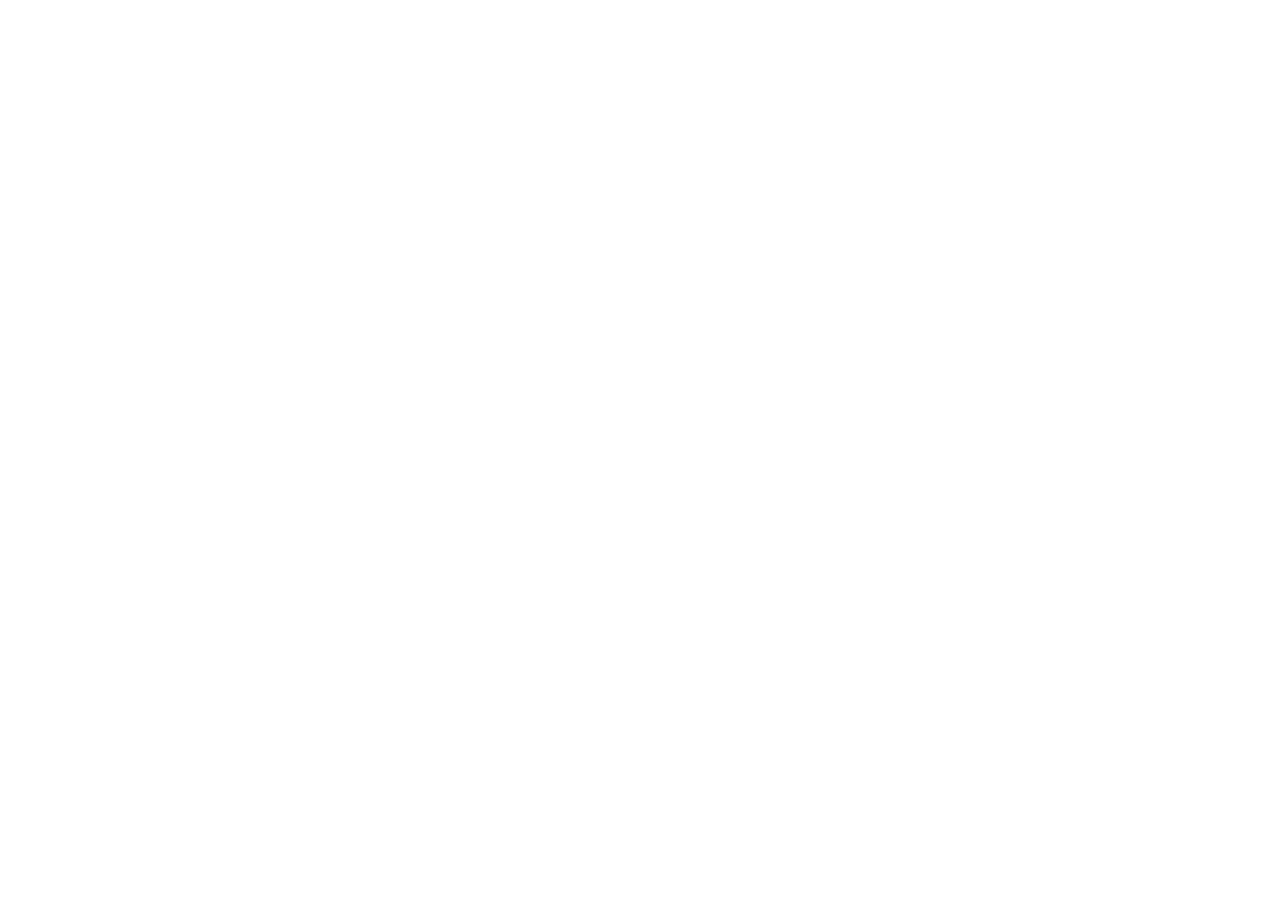
==== index.html @ 5ad98870 "Init : création du dépôt, arborescence des fichiers et structure HTML de base" ====
<!DOCTYPE html>
<html lang="en">
<head>
    <meta charset="UTF-8">
    <meta name="viewport" content="width=device-width, initial-scale=1.0">
    <title>AfriTalent - Home</title>
    <!-- Bootstrap 5 CDN css -->
         <link href="https://cdn.jsdelivr.net/npm/bootstrap@5.3.0-alpha1/dist/css/bootstrap.min.css" rel="stylesheet">  
         <!-- lien vers le css -->
         <link rel="stylesheet" href="css/style.css">
</head>
<body>
    <!-- Bootstrap 5 CDN js -->
    <script src="https://cdn.jsdelivr.net/npm/bootstrap@5.3.0-alpha1/dist/js/bootstrap.bundle.min.js"></script>
    <script src="js/main.js"></script>
</body>
</html>
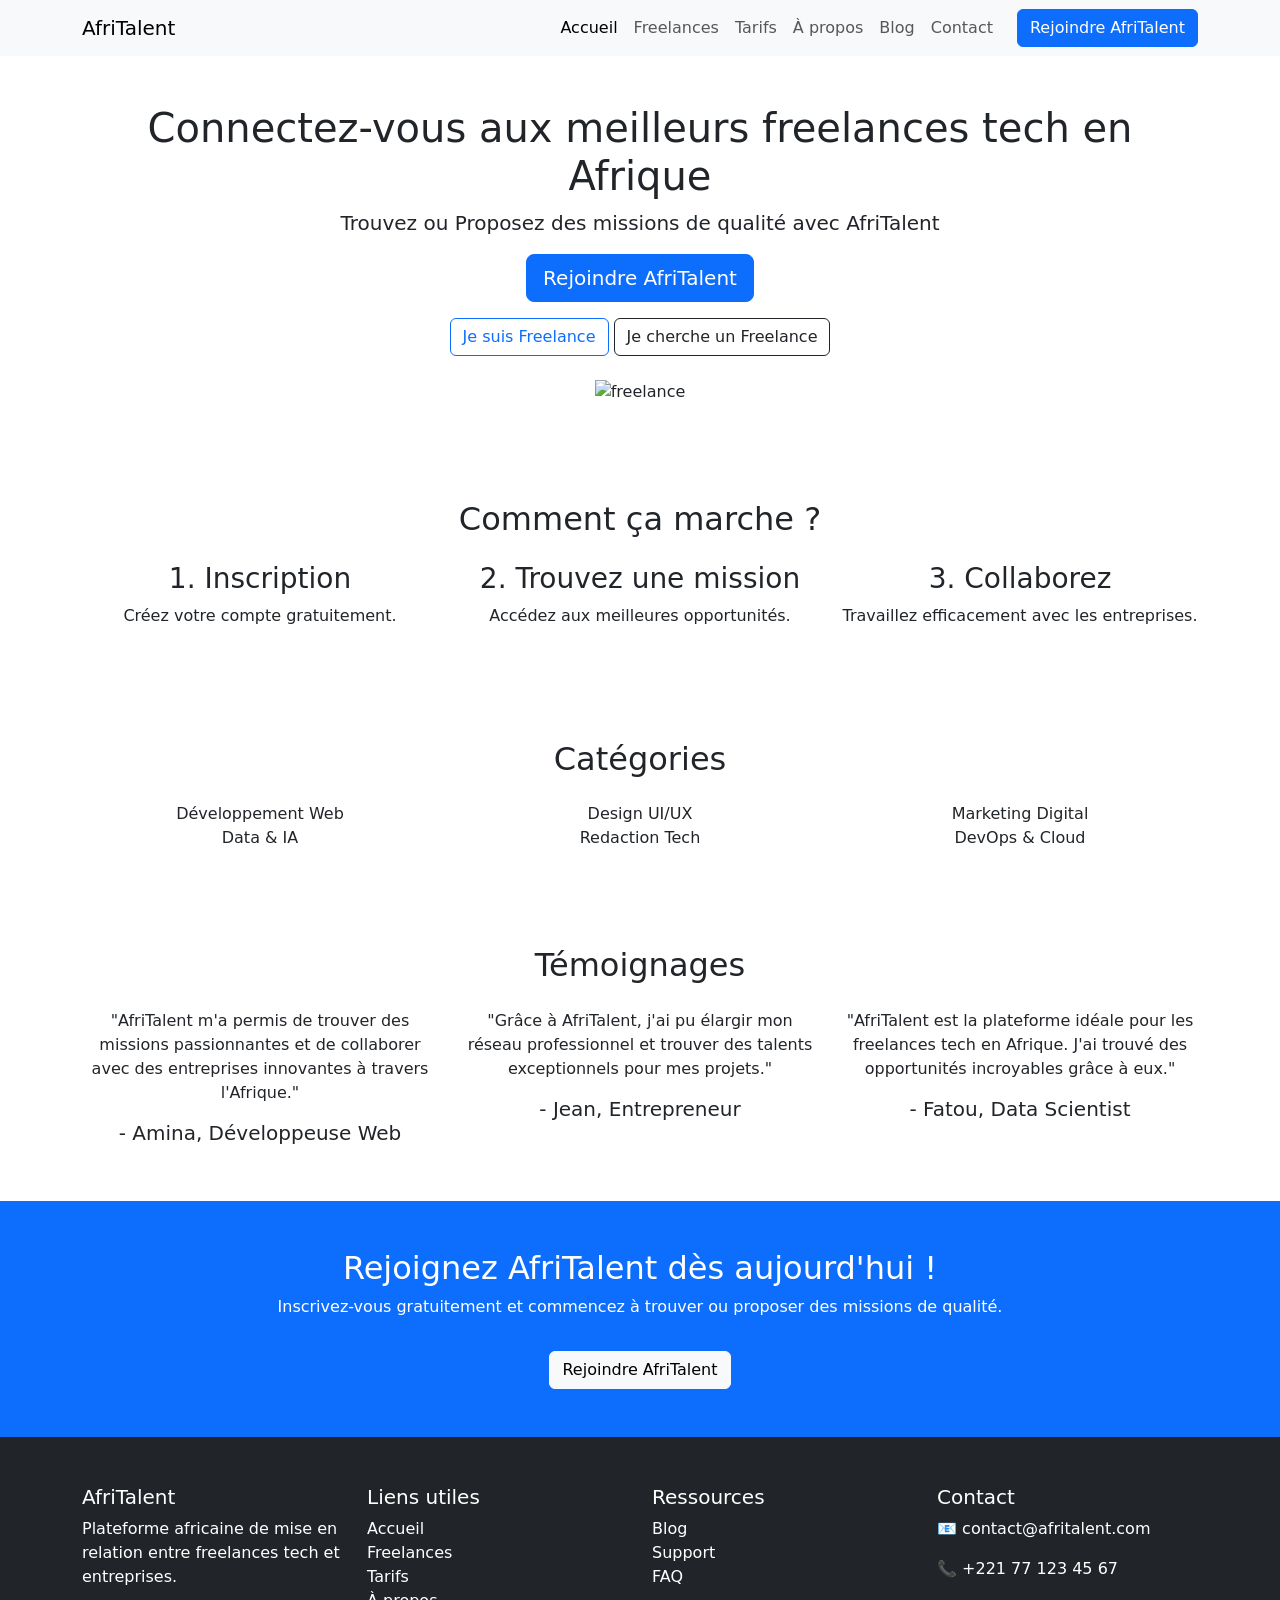
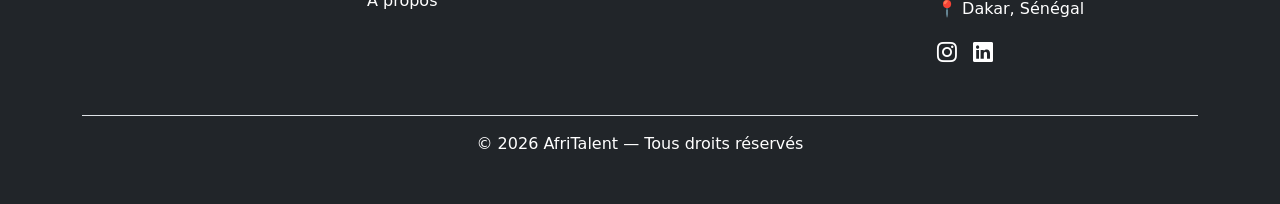
==== commit 44fd1a12: "HTML : structure complète des 5 pages avec sections et contenu texte" ====
--- a/index.html
+++ b/index.html
@@ -1,5 +1,5 @@
 <!DOCTYPE html>
-<html lang="en">
+<html lang="fr">
 <head>
     <meta charset="UTF-8">
     <meta name="viewport" content="width=device-width, initial-scale=1.0">
@@ -8,8 +8,246 @@
          <link href="https://cdn.jsdelivr.net/npm/bootstrap@5.3.0-alpha1/dist/css/bootstrap.min.css" rel="stylesheet">  
          <!-- lien vers le css -->
          <link rel="stylesheet" href="css/style.css">
+             <link rel="stylesheet" href="https://cdn.jsdelivr.net/npm/bootstrap-icons@1.10.5/font/bootstrap-icons.css">
+             <link rel="preconnect" href="https://fonts.googleapis.com">
+
+<link rel="preconnect"
+href="https://fonts.gstatic.com"
+crossorigin>
+
+<link href="https://fonts.googleapis.com/css2?family=Inter:wght@400;500;600&family=Poppins:wght@600;700;800&display=swap"
+rel="stylesheet">
 </head>
 <body>
+    <header> 
+     <!-- Contenu de la page -->
+     <!-- Header -->
+      <nav class="navbar navbar-expand-lg navbar-light bg-light">
+        <div class="container">
+            <a class="navbar-brand" href="index.html"><span class="logo">Afri</span>Talent</a>
+
+            <button class="navbar-toggler" type="button" data-bs-toggle="collapse" data-bs-target="#navbarNav">
+                <span class="navbar-toggler-icon"></span>
+            </button>
+
+            <div class="collapse navbar-collapse" id="navbarNav">
+                <ul class="navbar-nav ms-auto">
+                    <li class="nav-item"><a class="nav-link active" href="index.html">Accueil</a></li>
+                    <li class="nav-item"><a class="nav-link " href="freelance.html">Freelances</a></li>
+                    <li class="nav-item"><a class="nav-link" href="tarif.html">Tarifs</a></li>
+                    <li class="nav-item"><a class="nav-link" href="about.html">À propos</a></li>
+                    <li class="nav-item"><a class="nav-link" href="index.html#Temoignages">Blog</a></li>
+                    <li class="nav-item"><a class="nav-link" href="contact.html">Contact</a></li>
+                </ul>
+                <a href="contact.html" class="btn btn-primary ms-3">Rejoindre AfriTalent</a>
+            </div>
+        </div>
+    </nav>
+      </header>
+        <main>
+        <!-- hero section -->
+         <section class="hero container text-center py-5">
+            <h1>Connectez-vous aux meilleurs freelances tech en Afrique</h1>
+            <p class="lead">Trouvez ou Proposez des missions de qualité avec AfriTalent</p>
+            <a href="contact.html" class="btn btn-primary btn-lg">Rejoindre AfriTalent</a>
+            <div class="mt-3">
+            <a href="contact.html" class="btn btn-outline-primary">Je suis Freelance</a>
+            <a href="freelance.html" class="btn btn-outline-dark">Je cherche un Freelance</a>
+            </div>
+            <img src="images/sergey.jpg" class="img-fluid mt-4 w-75" alt="freelance">
+         </section>
+         <!--  Comment ça marche -- -->
+          <section class="container py-5">
+            <h2 class="text-center">Comment ça marche ?</h2>
+            <div class="row text-center mt-4">
+               <article class="col-md-4">
+                    <h3>1. Inscription</h3>
+                    <p>Créez votre compte gratuitement.</p>
+                </article>
+                <article class="col-md-4">
+                    <h3>2. Trouvez une mission</h3>
+                    <p>Accédez aux meilleures opportunités.</p>
+                </article>
+                <article class="col-md-4">
+                    <h3>3. Collaborez </h3>
+                    <p>Travaillez efficacement avec les entreprises.</p>
+                </article>
+            </div>
+          </section>
+          <!-- Categories -->
+              <section class="container py-5">
+                <h2 class="text-center">Catégories</h2>
+                <div class="row text-center mt-4">
+                        <article class="col-md-4">Développement Web </article>
+                        <article class="col-md-4">Design UI/UX</article>
+                        <article class="col-md-4"> Marketing Digital</article>
+                        <article class="col-md-4">Data & IA</article>
+                        <article class="col-md-4">Redaction Tech</article>
+                        <article class="col-md-4">DevOps & Cloud</article>
+                </div>
+              </section>
+              <!-- Temoignages -->
+                <section id="Temoignages" class="container py-5">
+                    <h2 class="text-center">Témoignages</h2>
+                    <div class="row text-center mt-4">
+                        <article class="col-md-4">
+                            <p>"AfriTalent m'a permis de trouver des missions passionnantes et de collaborer avec des entreprises innovantes à travers l'Afrique."</p>
+                            <h5>- Amina, Développeuse Web</h5>
+                        </article>
+                        <article class="col-md-4">
+                            <p>"Grâce à AfriTalent, j'ai pu élargir mon réseau professionnel et trouver des talents exceptionnels pour mes projets."</p>
+                            <h5>- Jean, Entrepreneur</h5>
+                        </article>
+                        <article class="col-md-4">
+                            <p>"AfriTalent est la plateforme idéale pour les freelances tech en Afrique. J'ai trouvé des opportunités incroyables grâce à eux."</p>
+                            <h5>- Fatou, Data Scientist</h5>
+                        </article>
+                    </div>
+                </section>
+                <!-- Rejoignez-nous -->
+                <section class="bg-primary text-white text-center py-5">
+                    <h2>Rejoignez AfriTalent dès aujourd'hui !</h2>
+                    <p>Inscrivez-vous gratuitement et commencez à trouver ou proposer des missions de qualité.</p>
+                    <a href="contact.html" class="btn btn-light mt-3">Rejoindre AfriTalent</a>
+
+                </section>
+                    
+           </main>
+        <!-- Footer -->
+    <footer class="bg-dark text-white py-5">
+
+    <div class="container">
+
+        <div class="row gy-4">
+
+            <!-- Colonne 1 -->
+            <div class="col-md-6 col-lg-3">
+
+                <h3 class="h5">AfriTalent</h3>
+
+                <p>
+                    Plateforme africaine de mise en relation
+                    entre freelances tech et entreprises.
+                </p>
+
+            </div>
+
+            <!-- Colonne 2 -->
+            <div class="col-md-6 col-lg-3">
+
+                <h3 class="h5">Liens utiles</h3>
+
+                <ul class="list-unstyled">
+
+                    <li>
+                        <a href="index.html"
+                           class="text-white text-decoration-none">
+                            Accueil
+                        </a>
+                    </li>
+
+                    <li>
+                        <a href="freelance.html"
+                           class="text-white text-decoration-none">
+                            Freelances
+                        </a>
+                    </li>
+
+                    <li>
+                        <a href="tarif.html"
+                           class="text-white text-decoration-none">
+                            Tarifs
+                        </a>
+                    </li>
+
+                    <li>
+                        <a href="about.html"
+                           class="text-white text-decoration-none">
+                            À propos
+                        </a>
+                    </li>
+
+                </ul>
+
+            </div>
+
+            <!-- Colonne 3 -->
+            <div class="col-md-6 col-lg-3">
+
+                <h3 class="h5">Ressources</h3>
+
+                <ul class="list-unstyled">
+
+                    <li>
+                        <a href="about.html"
+                           class="text-white text-decoration-none">
+                            Blog
+                        </a>
+                    </li>
+
+                    <li>
+                        <a href="contact.html"
+                           class="text-white text-decoration-none">
+                            Support
+                        </a>
+                    </li>
+
+                    <li>
+                        <a href="tarif.html#faq"
+                           class="text-white text-decoration-none">
+                            FAQ
+                        </a>
+                    </li>
+
+                </ul>
+
+            </div>
+
+            <!-- Colonne 4 -->
+            <div class="col-md-6 col-lg-3">
+
+                <h3 class="h5">Contact</h3>
+
+                <p>📧 contact@afritalent.com</p>
+                <p>📞 +221 77 123 45 67</p>
+                <p>📍 Dakar, Sénégal</p>
+
+                <!-- Réseaux sociaux -->
+                <div class="d-flex gap-3 mt-3">
+
+                    <a href="https://www.instagram.com"
+                       class="text-white fs-5">
+
+                        <i class="bi bi-instagram"></i>
+
+                    </a>
+
+                    <a href="https://www.linkedin.com"
+                       class="text-white fs-5">
+
+                        <i class="bi bi-linkedin"></i>
+
+                    </a>
+
+
+                </div>
+
+            </div>
+
+        </div>
+
+        <!-- Copyright -->
+        <div class="text-center border-top mt-5 pt-3">
+
+            <p class="mb-0">
+                © 2026 AfriTalent — Tous droits réservés
+            </p>
+
+        </div>
+
+    </div>
+
+</footer>
     <!-- Bootstrap 5 CDN js -->
     <script src="https://cdn.jsdelivr.net/npm/bootstrap@5.3.0-alpha1/dist/js/bootstrap.bundle.min.js"></script>
     <script src="js/main.js"></script>
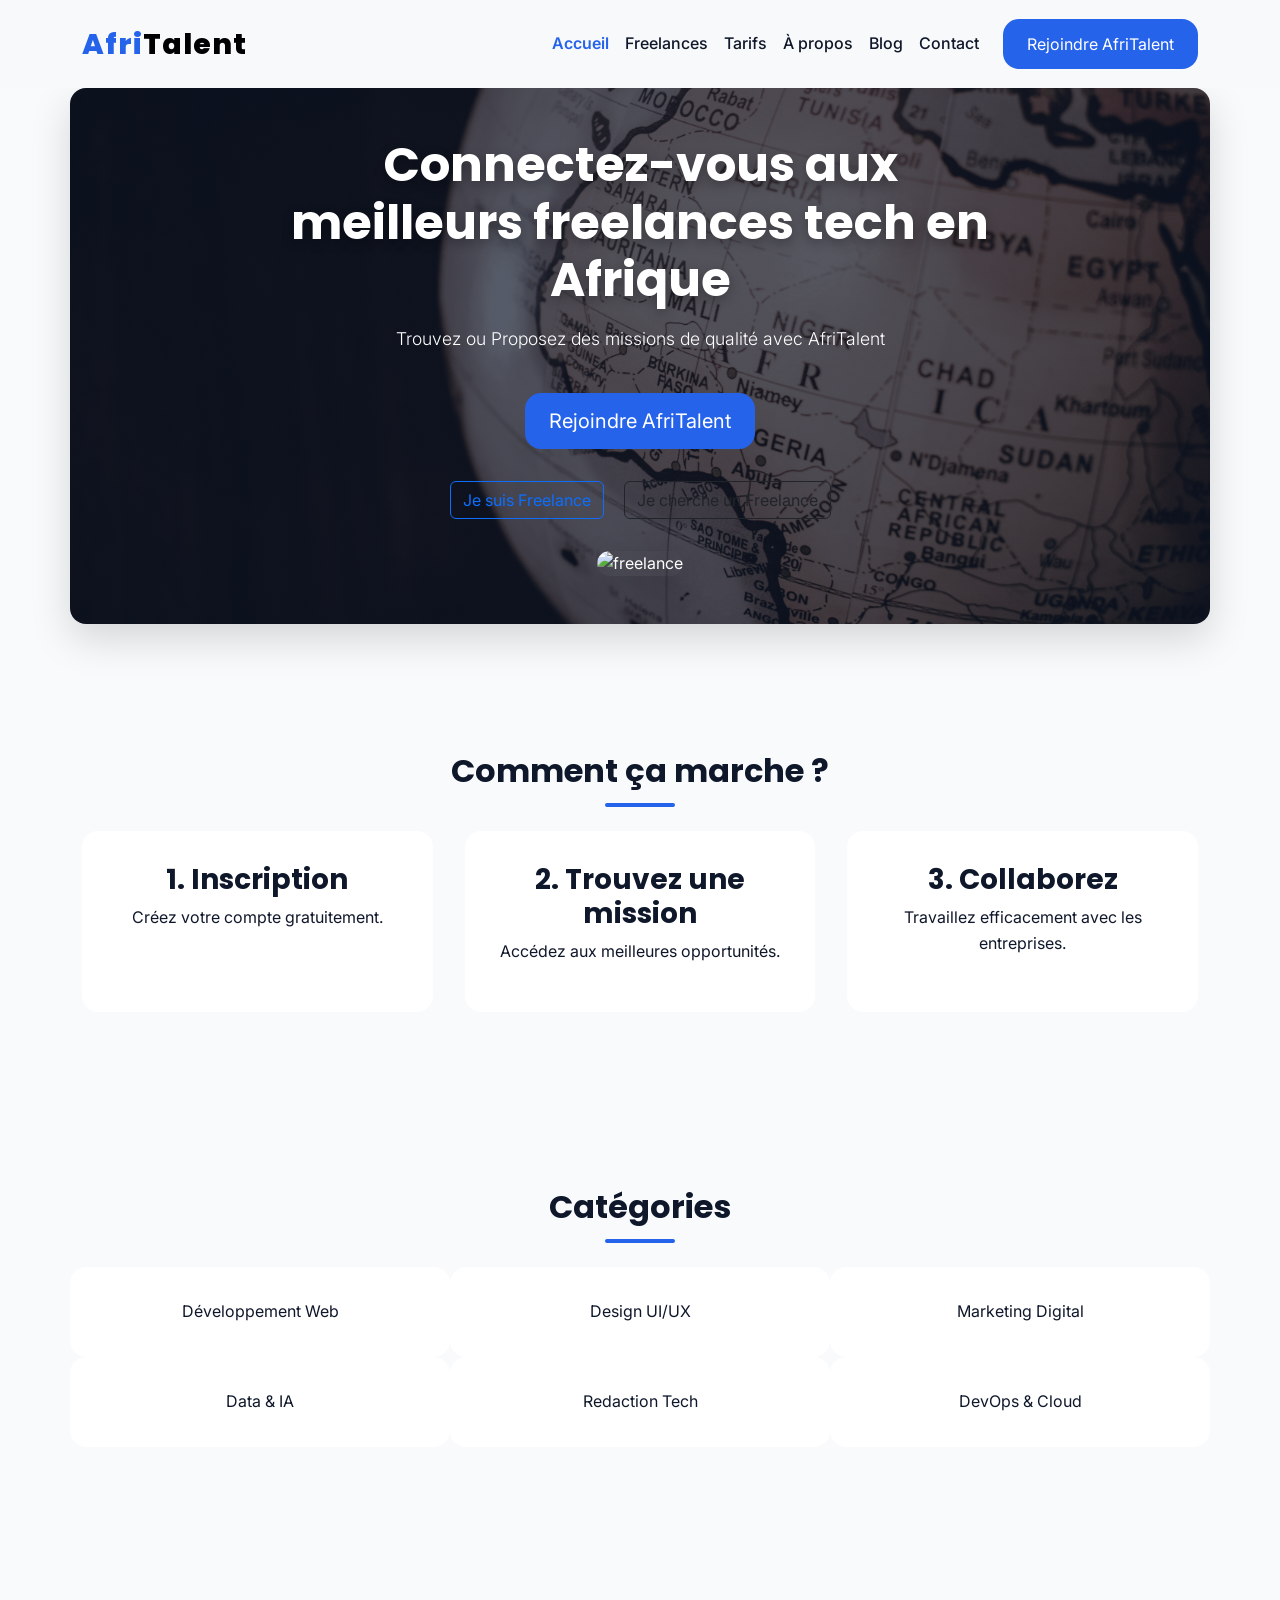
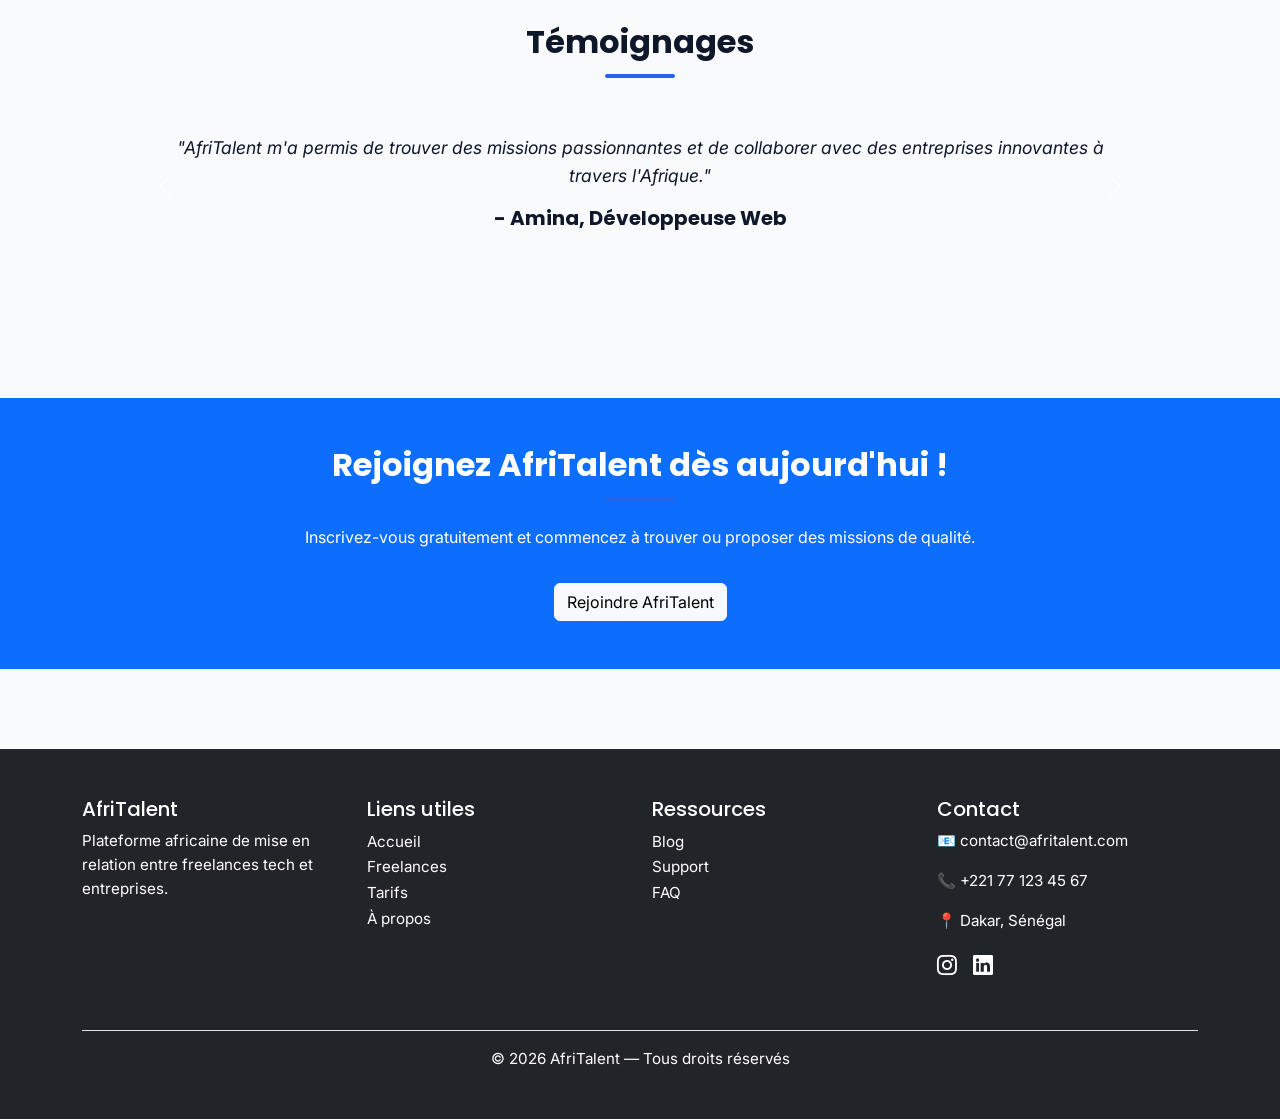
==== commit adbe66e9: "CSS : Bento Grid, sections hero et catégories, effets hover" ====
--- a/index.html
+++ b/index.html
@@ -59,16 +59,16 @@
          <!--  Comment ça marche -- -->
           <section class="container py-5">
             <h2 class="text-center">Comment ça marche ?</h2>
-            <div class="row text-center mt-4">
-               <article class="col-md-4">
+            <div class="steps-grid mt-4">
+               <article>
                     <h3>1. Inscription</h3>
                     <p>Créez votre compte gratuitement.</p>
                 </article>
-                <article class="col-md-4">
+                <article>
                     <h3>2. Trouvez une mission</h3>
                     <p>Accédez aux meilleures opportunités.</p>
                 </article>
-                <article class="col-md-4">
+                <article>
                     <h3>3. Collaborez </h3>
                     <p>Travaillez efficacement avec les entreprises.</p>
                 </article>
@@ -78,30 +78,67 @@
               <section class="container py-5">
                 <h2 class="text-center">Catégories</h2>
                 <div class="row text-center mt-4">
-                        <article class="col-md-4">Développement Web </article>
-                        <article class="col-md-4">Design UI/UX</article>
-                        <article class="col-md-4"> Marketing Digital</article>
-                        <article class="col-md-4">Data & IA</article>
-                        <article class="col-md-4">Redaction Tech</article>
-                        <article class="col-md-4">DevOps & Cloud</article>
+                        <article class="col-md-4 category-card">Développement Web </article>
+                        <article class="col-md-4 category-card">Design UI/UX</article>
+                        <article class="col-md-4 category-card"> Marketing Digital</article>
+                        <article class="col-md-4 category-card">Data & IA</article>
+                        <article class="col-md-4 category-card">Redaction Tech</article>
+                        <article class="col-md-4 category-card">DevOps & Cloud</article>
                 </div>
               </section>
               <!-- Temoignages -->
                 <section id="Temoignages" class="container py-5">
                     <h2 class="text-center">Témoignages</h2>
-                    <div class="row text-center mt-4">
-                        <article class="col-md-4">
+                    <div id="testimonialCarousel"
+                    class="carousel slide mt-4"
+                    data-bs-ride="carousel">
+
+                    <div class="carousel-inner">
+                        <div class="carousel-item active">
+                            <div class="text-center">
                             <p>"AfriTalent m'a permis de trouver des missions passionnantes et de collaborer avec des entreprises innovantes à travers l'Afrique."</p>
                             <h5>- Amina, Développeuse Web</h5>
-                        </article>
-                        <article class="col-md-4">
+                            </div>
+                        </div>
+                     </div>
+                    <div class="carousel-inner">
+                        <div class="carousel-item">
+                            <div class="text-center">
                             <p>"Grâce à AfriTalent, j'ai pu élargir mon réseau professionnel et trouver des talents exceptionnels pour mes projets."</p>
                             <h5>- Jean, Entrepreneur</h5>
-                        </article>
-                        <article class="col-md-4">
+                            </div>
+                        </div>
+                    </div>
+                    <div class="carousel-inner">
+                        <div class="carousel-item">
+                            <div class="text-center">
                             <p>"AfriTalent est la plateforme idéale pour les freelances tech en Afrique. J'ai trouvé des opportunités incroyables grâce à eux."</p>
                             <h5>- Fatou, Data Scientist</h5>
-                        </article>
+                            </div>  
+                        </div>
+                    </div>
+                    
+
+<button class="carousel-control-prev"
+type="button"
+data-bs-target="#testimonialCarousel"
+data-bs-slide="prev">
+
+    <span class="carousel-control-prev-icon"></span>
+
+</button>
+
+<button class="carousel-control-next"
+type="button"
+data-bs-target="#testimonialCarousel"
+data-bs-slide="next">
+
+    <span class="carousel-control-next-icon"></span>
+
+</button>
+
+</div>
+
                     </div>
                 </section>
                 <!-- Rejoignez-nous -->
--- a/css/style.css
+++ b/css/style.css
@@ -0,0 +1,254 @@
+/* variables */
+:root {
+    --primary-color: #2563eb;
+    --secondary-color: #0f172a;
+    --accent-color: #38bdf8;
+    --light-color: #f8fafc;
+    --dark-color: #020617;
+
+    --title-font: 'Poppins', sans-serif;
+    --body-font: 'Inter', sans-serif;
+
+    --border-radius: 16px;
+    --transition: 0.3s ease;
+}
+/* reset */
+* {
+    margin: 0;
+    padding: 0;
+    box-sizing: border-box;
+}
+/* body */
+body {
+    font-family: var(--body-font);
+    background-color: var(--light-color);
+    color: var(--secondary-color);
+    line-height: 1.6;
+}
+/* Titres */
+h1,
+h2,
+h3,
+h4,
+h5 {
+    font-family: var(--title-font);
+    font-weight: 700;
+}
+/* navbar */
+.navbar {
+    padding: 1rem 0;
+}
+
+.navbar-brand {
+    font-size: 1.8rem;
+    font-weight: 800;
+    font-family: var(--title-font);
+    letter-spacing: 1px;
+}
+
+
+.nav-link {
+    font-weight: 500;
+}
+/* hero section */
+.hero {
+    padding: 6rem 0;
+}
+.hero h1 {
+    font-size: 3.5rem;
+    max-width: 700px;
+    margin: auto;
+    text-shadow: 0 4px 12px rgba(0, 0, 0, 0.3);
+}
+
+.hero h1 {
+    font-size: 3rem;
+    margin-bottom: 1rem;
+}
+
+.hero p {
+    font-size: 1.1rem;
+    margin-bottom: 2rem;
+}
+.hero p {
+    max-width: 600px;
+    margin: 1rem auto 2rem;
+}
+.hero .btn {
+    margin: 0.5rem;
+}
+/*btn*/
+.btn-primary {
+    background-color: var(--primary-color);
+    border: none;
+    padding: 0.8rem 1.5rem;
+    border-radius: var(--border-radius);
+}
+
+
+.btn-primary:hover {
+    background-color: #1d4ed8;
+}
+/* section */
+/* image histoire */
+section img {
+    border-radius: var(--border-radius);
+    margin-top: 1.5rem;
+}
+/* footer */
+footer a {
+    transition: var(--transition);
+}
+
+footer a:hover {
+    opacity: 0.7;
+}
+/* images */
+.card img {
+    height: 250px;
+    object-fit: cover;
+}
+/* cartes */
+.card {
+    border: none;
+    border-radius: var(--border-radius);
+    transition: var(--transition);
+    overflow: hidden;
+}
+.card:hover {
+    transform: translateY(-8px);
+    box-shadow: 0 12px 30px rgba(15,23,42,0,0.12);
+}
+/* liens navbar */
+.nav-link {
+    color: var(--secondary-color);
+    transition: var(--transition);
+}
+
+.nav-link:hover {
+    color: var(--primary-color);
+}
+
+/* lien actif */
+.nav-link.active {
+    color: var(--primary-color) !important;
+    font-weight: 600;
+}
+
+/* logo */
+.logo {
+    color: var(--primary-color);
+}
+
+/* boutons */
+.btn {
+    transition: var(--transition);
+}
+
+.btn:hover {
+    transform: translateY(-2px);
+}
+.btn-primary:hover {
+    background-color: #1d4ed8;
+    box-shadow: 0 8px 20px rgba(37, 99, 235, 0.3);
+}
+
+.hero {
+    box-shadow: 0 15px 40px rgba(0,0,0,0.15);
+}
+/* images rondes équipe */
+.rounded-circle {
+    width: 140px;
+    height: 140px;
+    object-fit: cover;
+}
+
+/* sections */
+section {
+    padding: 5rem 0;
+    margin-bottom: 5rem;
+}
+
+/* footer */
+footer {
+    background-color: var(--dark-color);
+}
+
+footer p,
+footer a {
+    font-size: 0.95rem;
+}
+
+/* titres */
+h2 {
+    margin-bottom: 1.5rem;
+}
+
+/*commit4*/
+.hero {
+    background-image:
+        linear-gradient(
+            rgba(15, 23, 42, 0.7),
+            rgba(15, 23, 42, 0.7)
+        ),
+        url("../images/Afrik.jpg");
+
+    background-size: cover;
+    background-position: center;
+    background-repeat: no-repeat;
+
+    color: white;
+    border-radius: var(--border-radius);
+}
+.category-card {
+    background-color: white;
+    padding: 2rem;
+    border-radius: var(--border-radius);
+    transition: var(--transition);
+}
+.category-card:hover {
+    transform: translateY(-8px);
+    box-shadow: 0 10px 25px rgba(0,0,0,0.1);
+}
+.steps-grid {
+    display: grid;
+    grid-template-columns: repeat(3, 1fr);
+    gap: 2rem;
+}
+.steps-grid article {
+    background-color: white;
+    padding: 2rem;
+    border-radius: var(--border-radius);
+    text-align: center;
+}
+/* hover cartes */
+.card:hover {
+    transform: translateY(-8px);
+    transition: var(--transition);
+}
+/* catégories */
+.category-card:hover {
+    background-color: white;
+}
+/* hero image */
+.hero img {
+    box-shadow: 0 10px 30px rgba(0,0,0,0.2);
+}
+.carousel-item {
+    padding: 2rem 4rem;
+}
+
+.carousel-item p {
+    font-size: 1.1rem;
+    font-style: italic;
+}
+
+h2::after {
+    content: "";
+    display: block;
+    width: 70px;
+    height: 4px;
+    background-color: var(--primary-color);
+    margin: 0.8rem auto 0;
+    border-radius: 999px;
+}
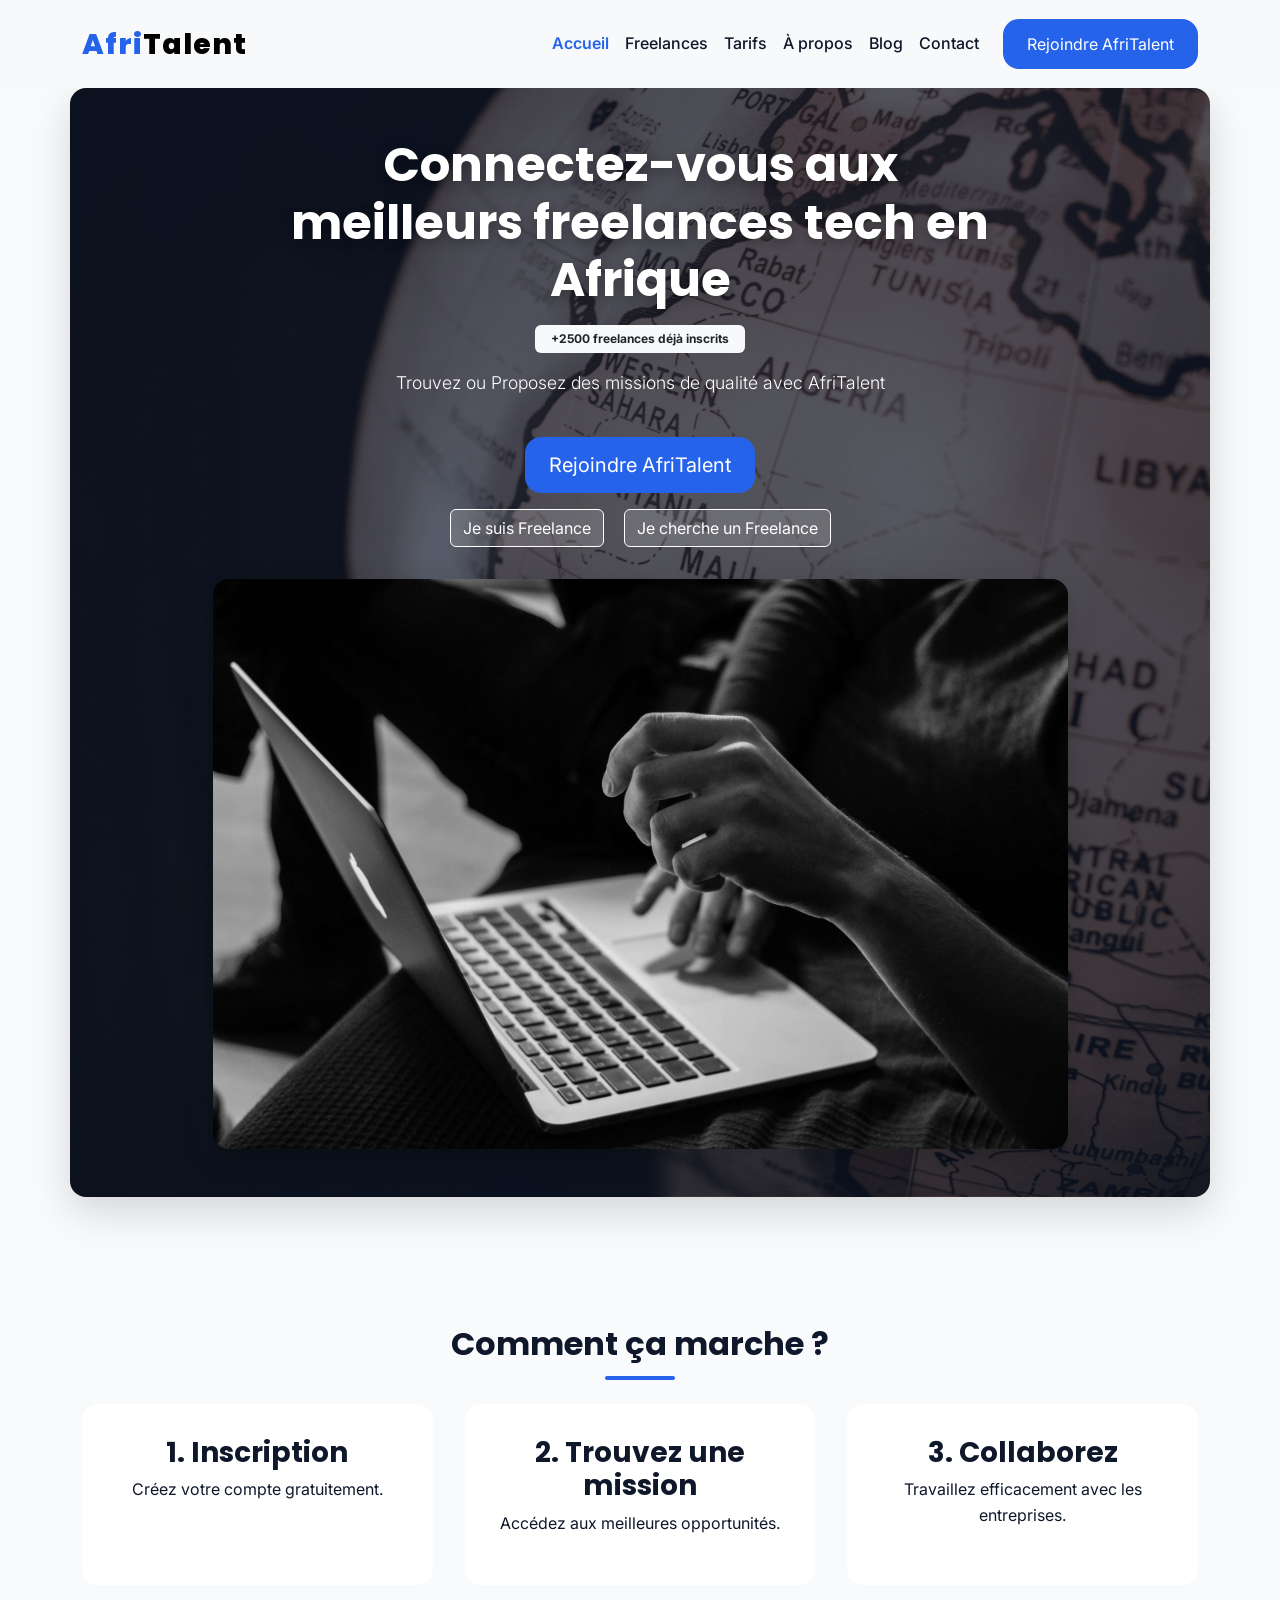
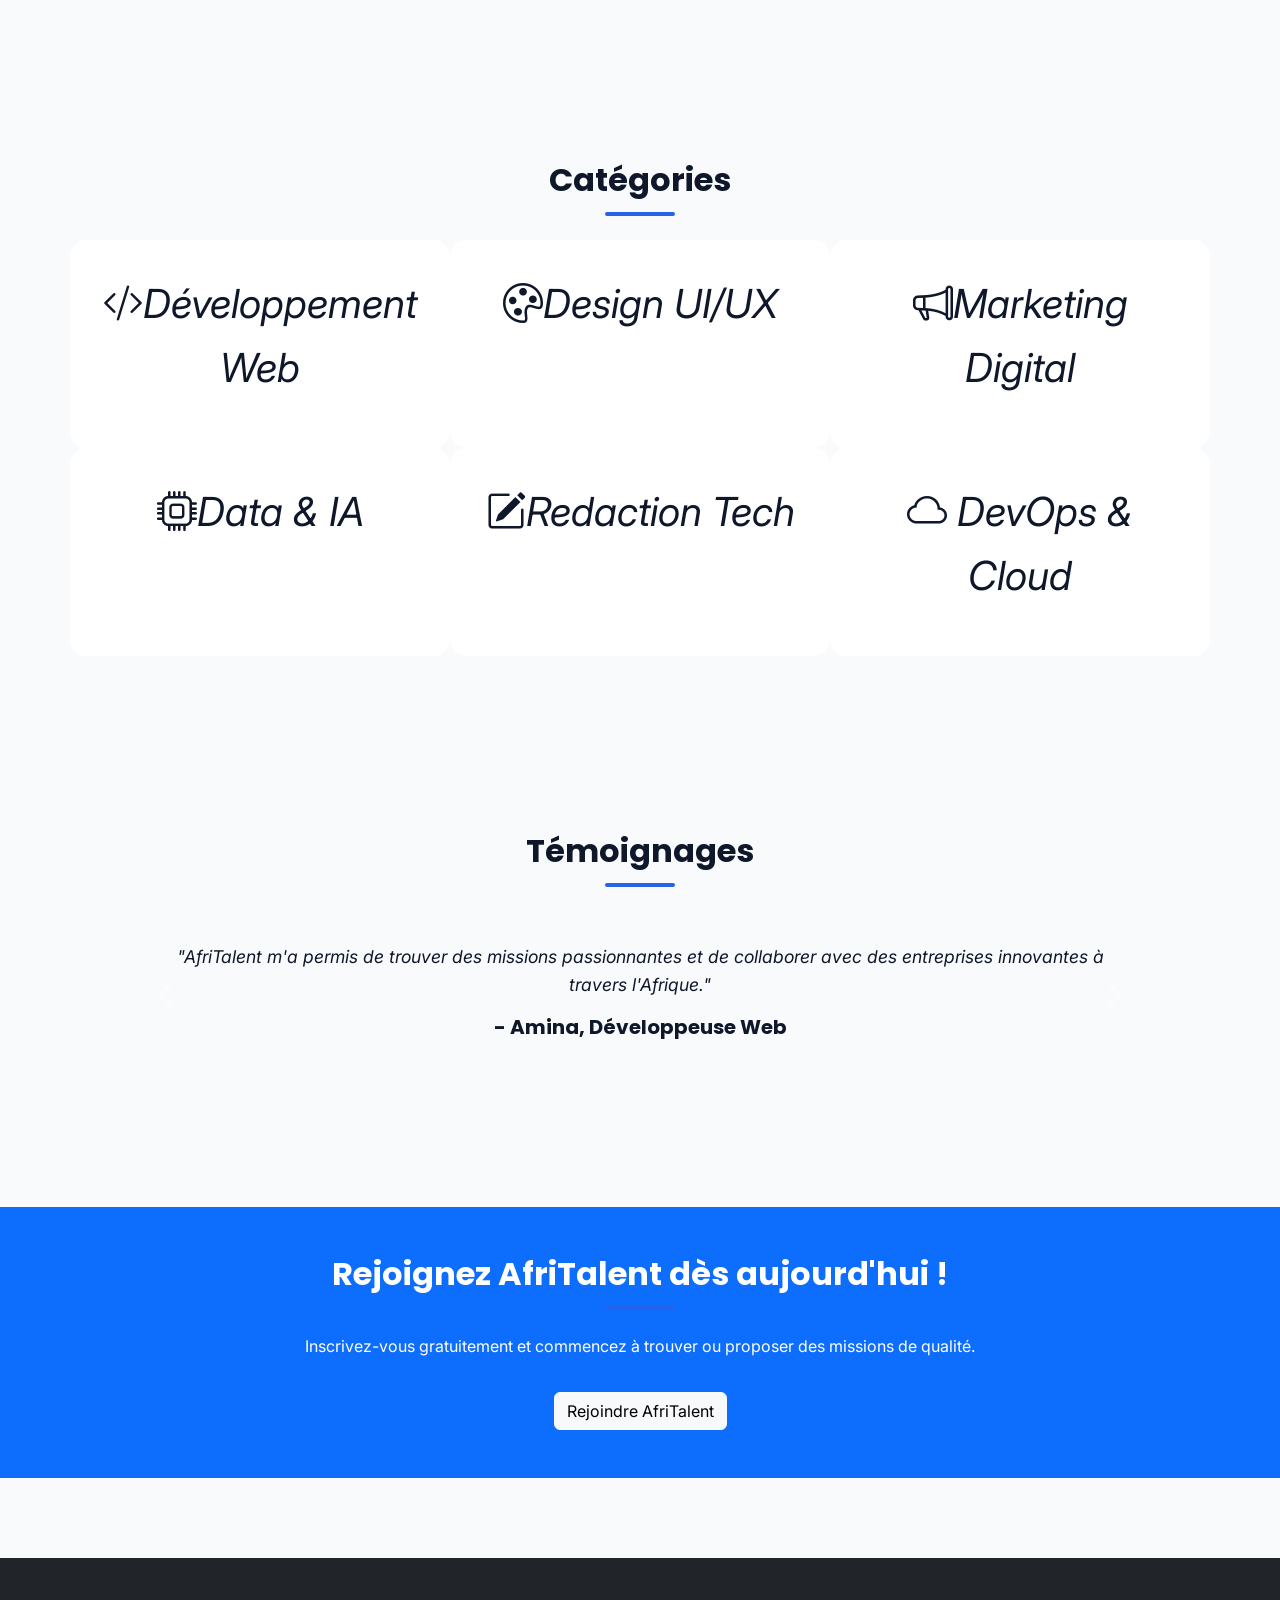
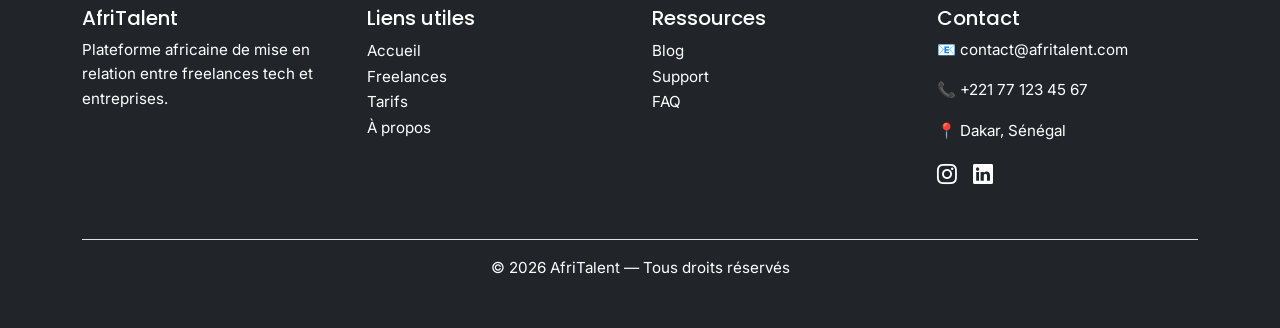
==== commit b89e7c4c: "CSS : responsive design mobile et tablette, media queries" ====
--- a/index.html
+++ b/index.html
@@ -48,11 +48,16 @@
         <!-- hero section -->
          <section class="hero container text-center py-5">
             <h1>Connectez-vous aux meilleurs freelances tech en Afrique</h1>
+            <div class="mt-3">
+              <span class="badge bg-light text-dark px-3 py-2">
+                  +2500 freelances déjà inscrits
+              </span>
+            </div>
             <p class="lead">Trouvez ou Proposez des missions de qualité avec AfriTalent</p>
             <a href="contact.html" class="btn btn-primary btn-lg">Rejoindre AfriTalent</a>
-            <div class="mt-3">
-            <a href="contact.html" class="btn btn-outline-primary">Je suis Freelance</a>
-            <a href="freelance.html" class="btn btn-outline-dark">Je cherche un Freelance</a>
+            <div class=" flex-column ">
+            <a href="contact.html" class="btn btn-outline-light ">Je suis Freelance</a>
+            <a href="freelance.html" class="btn btn-outline-light">Je cherche un Freelance</a>
             </div>
             <img src="images/sergey.jpg" class="img-fluid mt-4 w-75" alt="freelance">
          </section>
@@ -78,12 +83,24 @@
               <section class="container py-5">
                 <h2 class="text-center">Catégories</h2>
                 <div class="row text-center mt-4">
-                        <article class="col-md-4 category-card">Développement Web </article>
-                        <article class="col-md-4 category-card">Design UI/UX</article>
-                        <article class="col-md-4 category-card"> Marketing Digital</article>
-                        <article class="col-md-4 category-card">Data & IA</article>
-                        <article class="col-md-4 category-card">Redaction Tech</article>
-                        <article class="col-md-4 category-card">DevOps & Cloud</article>
+                        <article class="col-12 col-md-6 col-lg-4 category-card">
+                            <i class="bi bi-code-slash fs-1 d-block mb-3">Développement Web</i>
+                         </article>
+                        <article class="col-12 col-md-6 col-lg-4  category-card">
+                           <i class="bi bi-palette fs-1 d-block mb-3">Design UI/UX</i> 
+                        </article>
+                        <article class="col-12 col-md-6 col-lg-4 category-card">
+                           <i class="bi bi-megaphone fs-1 d-block mb-3">Marketing Digital</i>  
+                            </article>
+                        <article class="col-12 col-md-6 col-lg-4 category-card">
+                            <i class="bi bi-cpu fs-1 d-block mb-3">Data & IA</i>
+                            </article>
+                        <article class="col-12 col-md-6 col-lg-4 category-card">
+                           <i class="bi bi-pencil-square fs-1 d-block mb-3">Redaction Tech</i> 
+                        </article>
+                        <article class="col-12 col-md-6 col-lg-4 category-card">   
+                        <i class="bi bi-cloud fs-1 d-block mb-3"> DevOps & Cloud</i>
+                    </article>
                 </div>
               </section>
               <!-- Temoignages -->
@@ -100,16 +117,14 @@
                             <h5>- Amina, Développeuse Web</h5>
                             </div>
                         </div>
-                     </div>
-                    <div class="carousel-inner">
+                     
+                    
                         <div class="carousel-item">
                             <div class="text-center">
                             <p>"Grâce à AfriTalent, j'ai pu élargir mon réseau professionnel et trouver des talents exceptionnels pour mes projets."</p>
                             <h5>- Jean, Entrepreneur</h5>
                             </div>
                         </div>
-                    </div>
-                    <div class="carousel-inner">
                         <div class="carousel-item">
                             <div class="text-center">
                             <p>"AfriTalent est la plateforme idéale pour les freelances tech en Afrique. J'ai trouvé des opportunités incroyables grâce à eux."</p>
--- a/css/style.css
+++ b/css/style.css
@@ -1,3 +1,5 @@
+
+
 /* variables */
 :root {
     --primary-color: #2563eb;
@@ -53,7 +55,9 @@
 /* hero section */
 .hero {
     padding: 6rem 0;
-}
+   box-shadow: 0 15px 40px rgba(0,0,0,0.15);
+}
+
 .hero h1 {
     font-size: 3.5rem;
     max-width: 700px;
@@ -151,10 +155,7 @@
 .btn-primary:hover {
     background-color: #1d4ed8;
     box-shadow: 0 8px 20px rgba(37, 99, 235, 0.3);
-}
-
-.hero {
-    box-shadow: 0 15px 40px rgba(0,0,0,0.15);
+
 }
 /* images rondes équipe */
 .rounded-circle {
@@ -197,8 +198,13 @@
     background-position: center;
     background-repeat: no-repeat;
 
+    padding: 6rem 0;
+    min-height: 70vh;
+
     color: white;
     border-radius: var(--border-radius);
+
+    overflow: hidden;
 }
 .category-card {
     background-color: white;
@@ -214,6 +220,12 @@
     display: grid;
     grid-template-columns: repeat(3, 1fr);
     gap: 2rem;
+}
+@media (max-width: 576px) {
+  .steps-grid {
+    grid-template-columns: 1fr;
+    gap: 1rem;
+  }
 }
 .steps-grid article {
     background-color: white;
@@ -251,4 +263,93 @@
     background-color: var(--primary-color);
     margin: 0.8rem auto 0;
     border-radius: 999px;
+}
+
+/* responsive tablette */
+@media (min-width: 577px) (max-width: 768px) {
+    .hero {
+        text-align: center;
+        padding: 4rem 1.5rem;
+    }
+    .hero .row {
+        flex-direction: column-reverse;
+    }
+
+    .hero h1 {
+        font-size: 2rem;
+        line-height: 1.3;
+        margin-bottom: 1.5rem;
+    }
+
+  .hero img {
+    width: 75%;
+    max-width: 240px;
+    height: auto;
+    margin: 2rem auto 2rem;
+    display: block;
+    border-radius: 12px;
+}
+
+    .hero .btn {
+        margin-bottom: 1rem;
+        display: inline-block;
+    }
+
+    section {
+        padding: 3rem 0;
+        margin-bottom: 3rem;
+    }
+}
+
+
+/* responsive mobile */
+@media (max-width: 576px) {
+    /* évite le scroll horizontal */
+html,
+body {
+    overflow-x: hidden;
+}
+    .hero h1 {
+        font-size: 1.6rem;
+        line-height: 1.2;
+    }
+
+    .hero p {
+        font-size: 1rem;
+        line-height: 1.5;
+    }
+
+    .navbar-brand {
+        font-size: 1.3rem;
+    }
+
+    .btn-primary {
+        width: auto;
+        margin-bottom: 1rem;
+        min-width: 220px;
+        max-width: 100%;
+    }
+
+    .card img {
+        height: 180px;
+        object-fit: cover;
+    }
+
+    .rounded-circle {
+        width: 90px;
+        height: 90px;
+    }
+}
+
+
+.btn-outline-light {
+    background-color: rgba(255, 255, 255, 0.15);
+    border: 1px solid white;
+    color: white;
+}
+
+.btn-outline-light:hover {
+    background-color: white;
+    color: var(--secondary-co) 
+    
 }
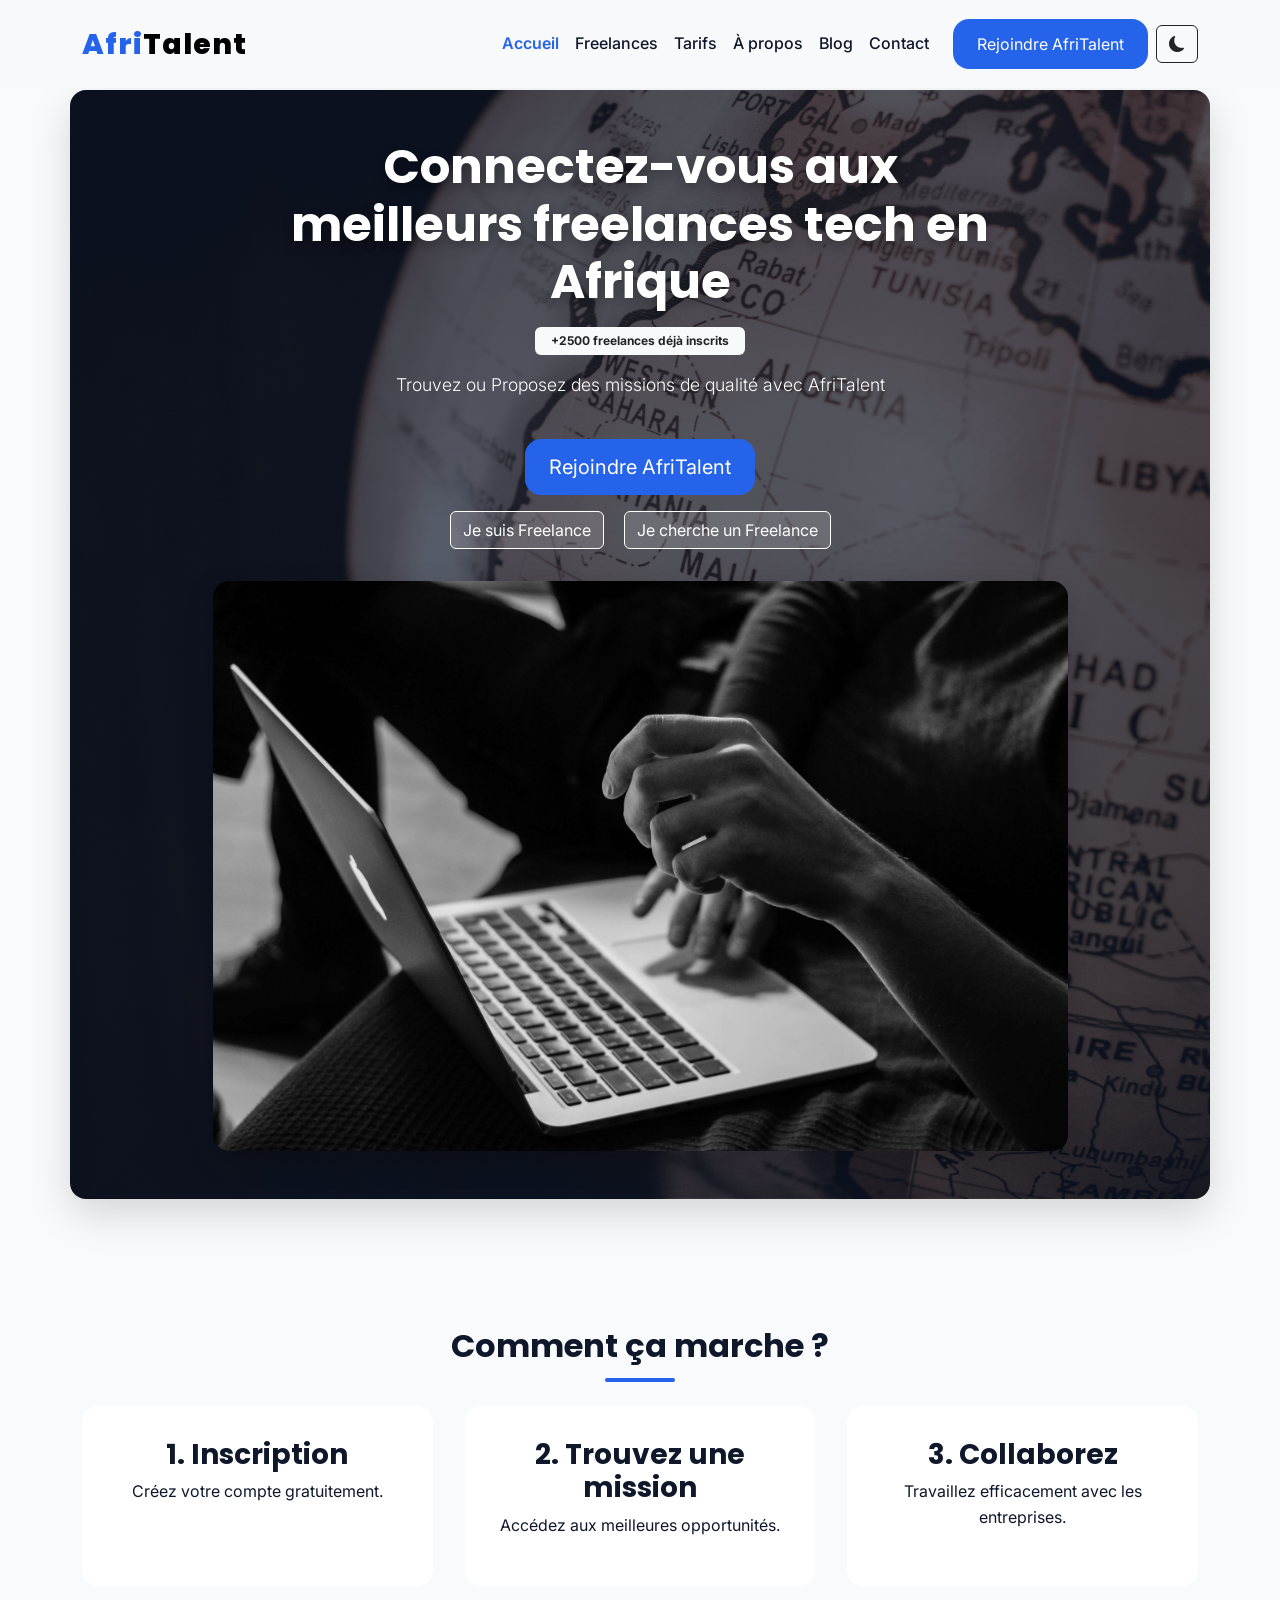
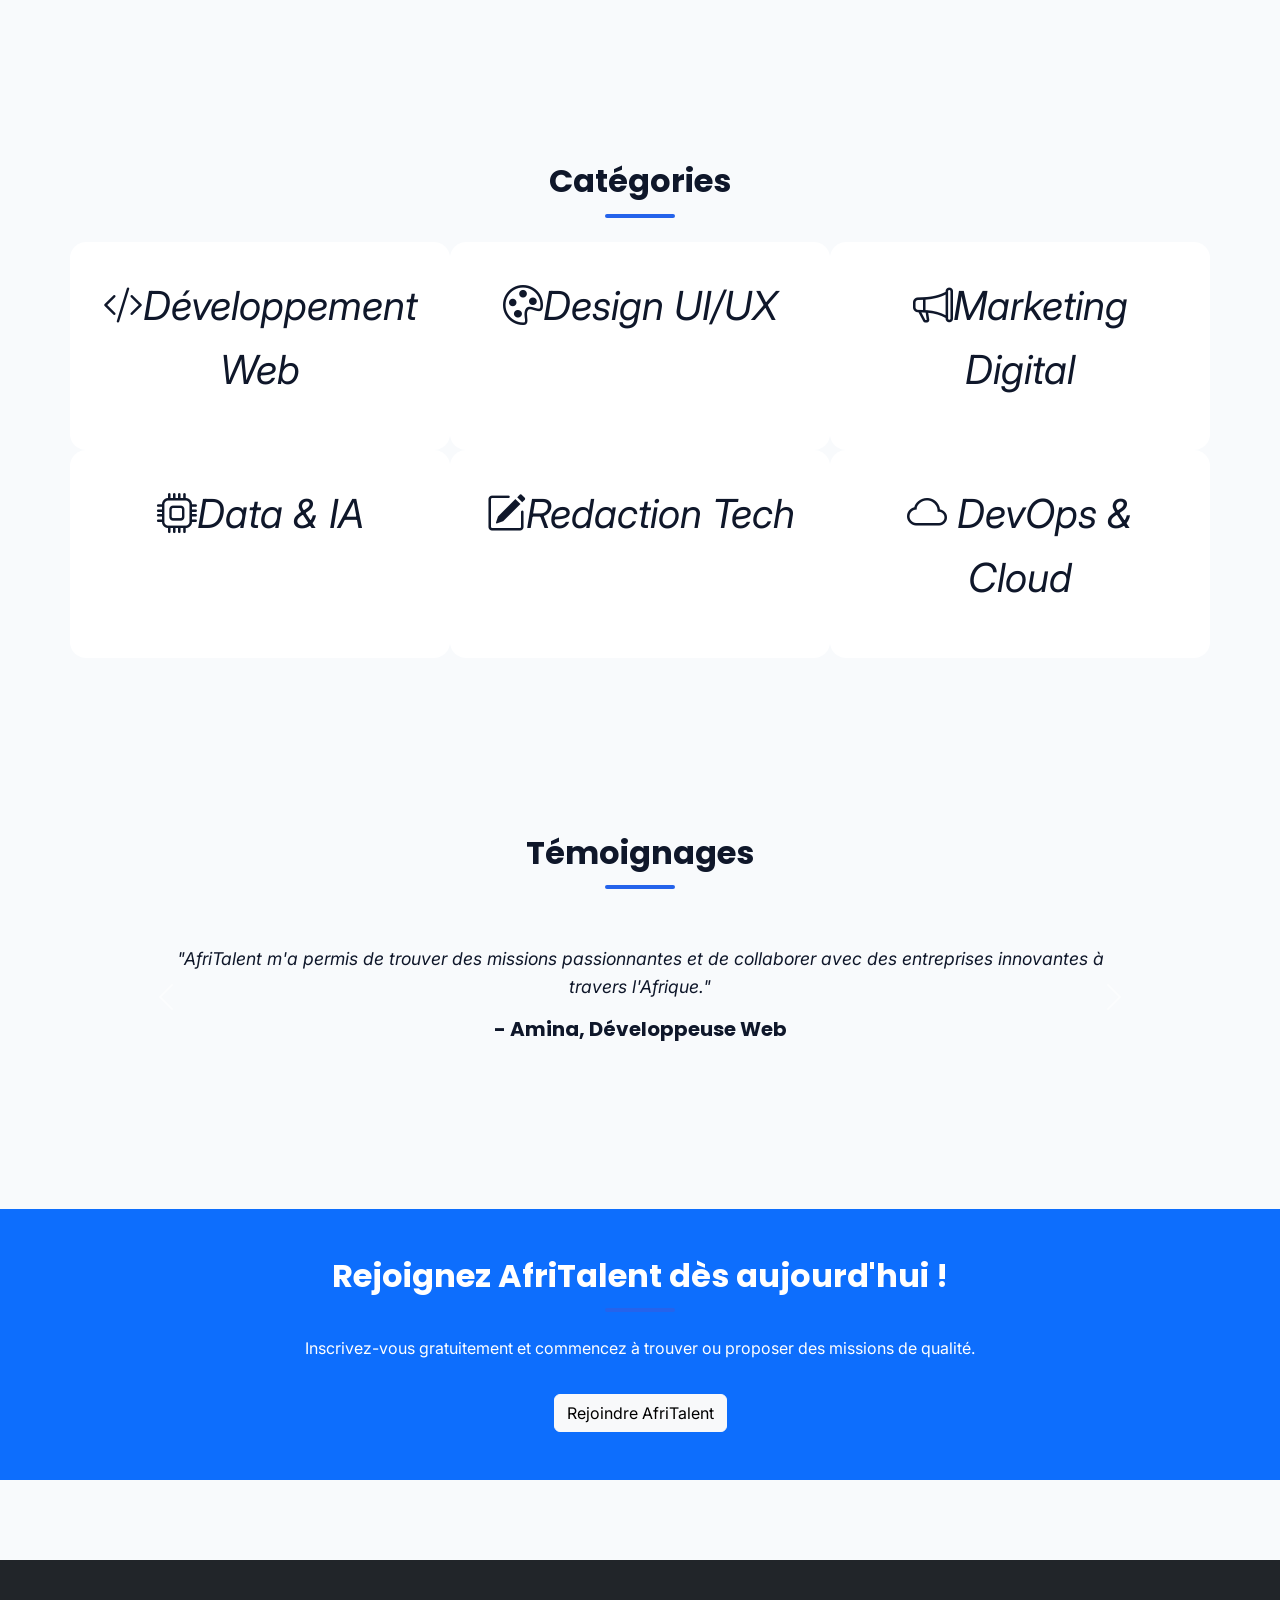
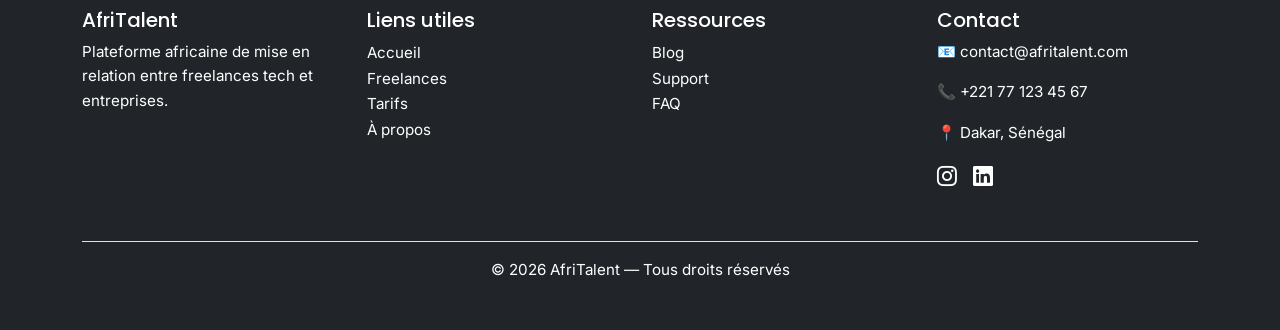
==== commit ff6d83bb: "JS : dark mode avec localStorage, navbar dynamique au scroll" ====
--- a/index.html
+++ b/index.html
@@ -40,6 +40,9 @@
                     <li class="nav-item"><a class="nav-link" href="contact.html">Contact</a></li>
                 </ul>
                 <a href="contact.html" class="btn btn-primary ms-3">Rejoindre AfriTalent</a>
+                  <button id="theme-toggle" class="btn btn-outline-dark ms-2">
+                    <i class="bi bi-moon-fill"></i>
+                  </button>
             </div>
         </div>
     </nav>
@@ -300,6 +303,10 @@
     </div>
 
 </footer>
+         <button
+          id="backToTop" aria-label="Retour en haut">
+            <i class="bi bi-arrow-up"></i>
+         </button>
     <!-- Bootstrap 5 CDN js -->
     <script src="https://cdn.jsdelivr.net/npm/bootstrap@5.3.0-alpha1/dist/js/bootstrap.bundle.min.js"></script>
     <script src="js/main.js"></script>
--- a/css/style.css
+++ b/css/style.css
@@ -266,7 +266,7 @@
 }
 
 /* responsive tablette */
-@media (min-width: 577px) (max-width: 768px) {
+@media (min-width: 577px) and (max-width: 768px) {
     .hero {
         text-align: center;
         padding: 4rem 1.5rem;
@@ -350,6 +350,100 @@
 
 .btn-outline-light:hover {
     background-color: white;
-    color: var(--secondary-co) 
-    
+    color: var(--secondary-color);
+} 
+/* DARK MODE */
+.dark-mode {
+  background-color: #121212;
+  color: white;
+}
+
+.dark-mode .navbar {
+  background-color: #1a1a1a;
+}
+/* navbar */
+/* Navbar fixe */
+.navbar {
+    position: fixed;
+    top: 0;
+    left: 0;
+    width: 100%;
+    z-index: 1000;
+    background-color: white;
+    padding: 1rem 0;
+    transition: all 0.3s ease;
+}
+
+/* évite que le hero passe sous la navbar */
+body {
+    padding-top: 90px;
+}
+
+
+/* navbar au scroll */
+.navbar.scrolled {
+    background-color: rgba(255,255,255,0.98);
+    box-shadow: 0 6px 24px rgba(0, 0, 0, 0.20);
+    transition: all 0.3s ease;
+}
+/* BACK TO TOP */
+#backToTop {
+  position: fixed;
+  right: 20px;
+  bottom: 20px;
+  z-index: 999;
+
+  opacity: 0;
+  visibility: hidden;
+  transition: 0.3s ease;
+}
+
+#backToTop.show {
+  opacity: 1;
+  visibility: visible;
+}
+
+  /* Dark mode - cartes */
+.dark-mode .card,
+.dark-mode .category-card {
+    background-color: #1e293b;
+    color: white;
+}
+
+.dark-mode .card h3,
+.dark-mode .card h4,
+.dark-mode .card h5,
+.dark-mode .category-card h3,
+.dark-mode .category-card h4,
+.dark-mode .category-card h5,
+.dark-mode .card p,
+.dark-mode .category-card p {
+    color: white;
+}
+.dark-mode .category-card i {
+    color: var(--accent-color);
+}
+/* DARK MODE — correction texte cartes équipe + étapes */
+body.dark-mode .text-dark,
+body.dark-mode .text-muted,
+body.dark-mode .card-title,
+body.dark-mode .card-text,
+body.dark-mode .team-card h4,
+body.dark-mode .team-card p,
+body.dark-mode .steps-grid h3,
+body.dark-mode .steps-grid p {
+    color: white !important;
+}
+/* DARK MODE — section Comment ça marche */
+body.dark-mode .steps-grid article {
+    background-color: #1e293b;
+}
+body.dark-mode .badge.bg-light {
+    background-color: #ffffff !important;
+    color: #0f172a !important;
+}
+
+body.dark-mode .steps-grid article h3,
+body.dark-mode .steps-grid article p {
+    color: white !important;
 }
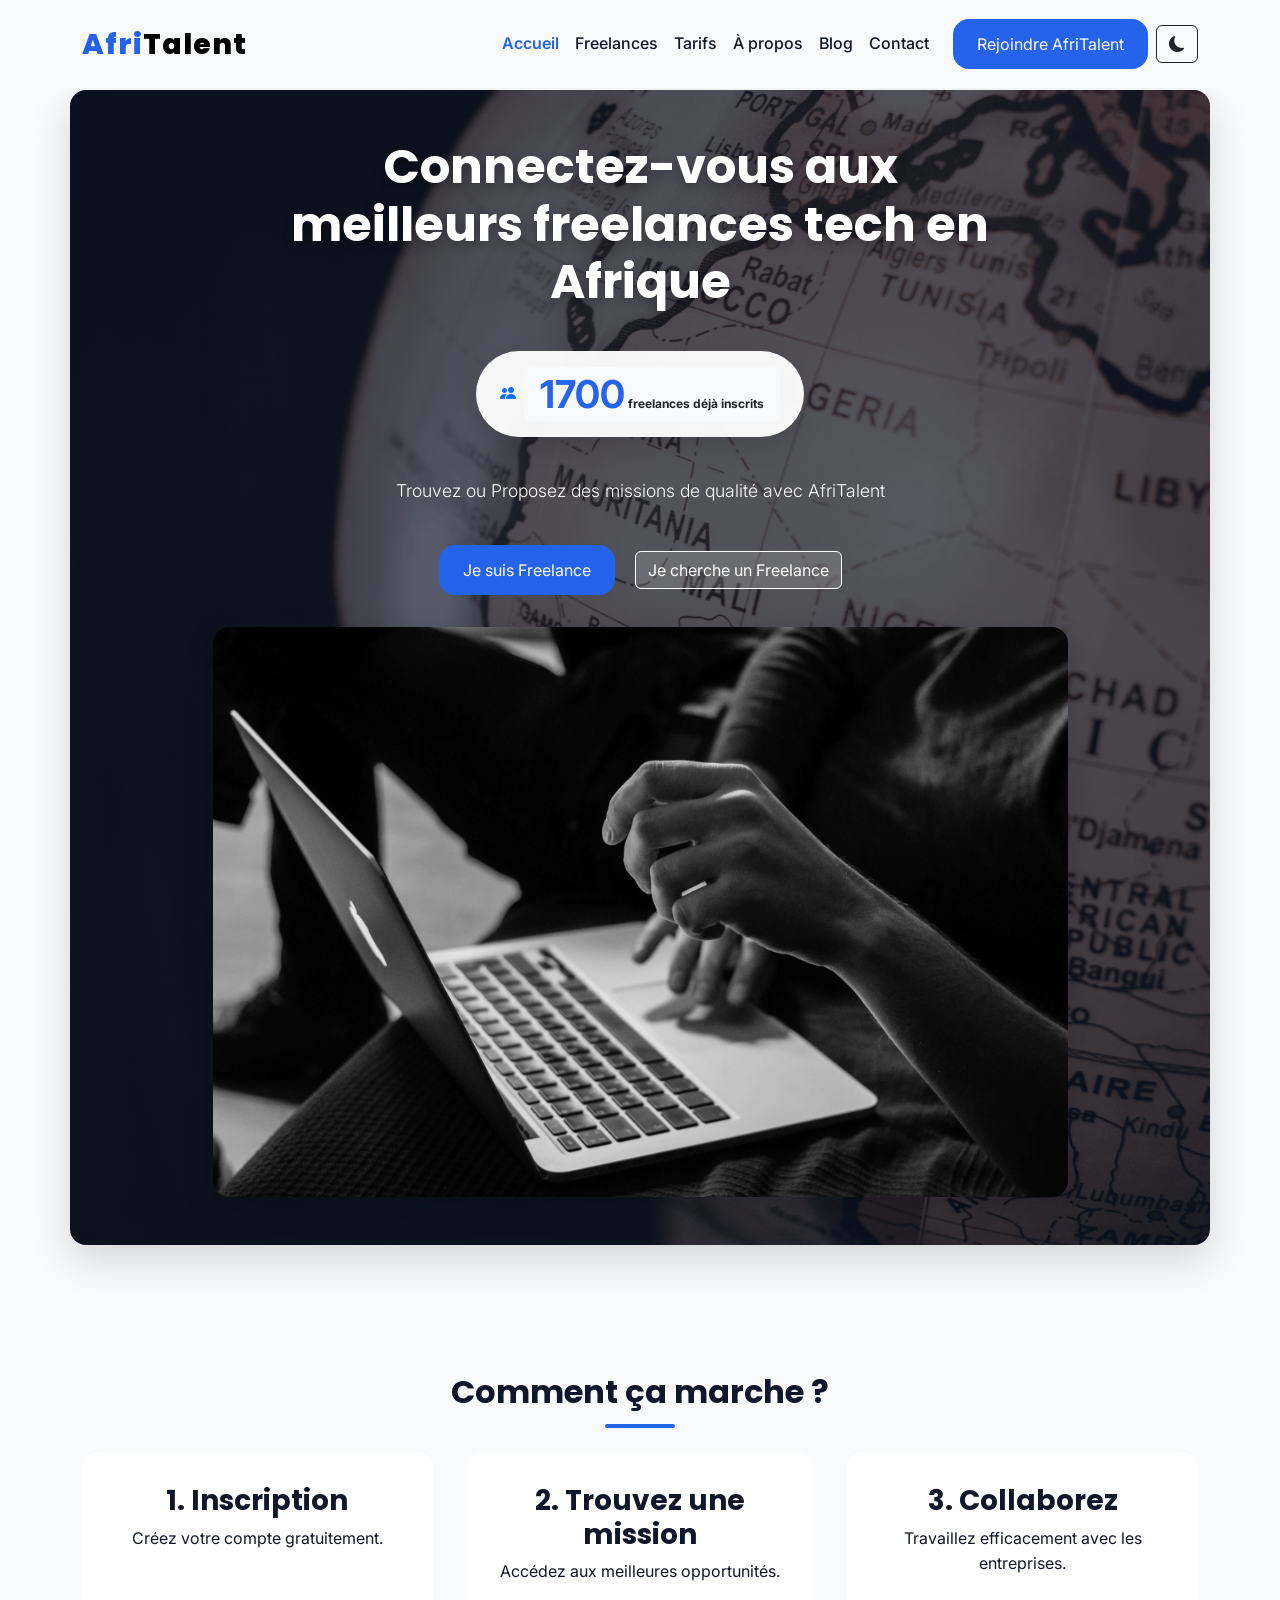
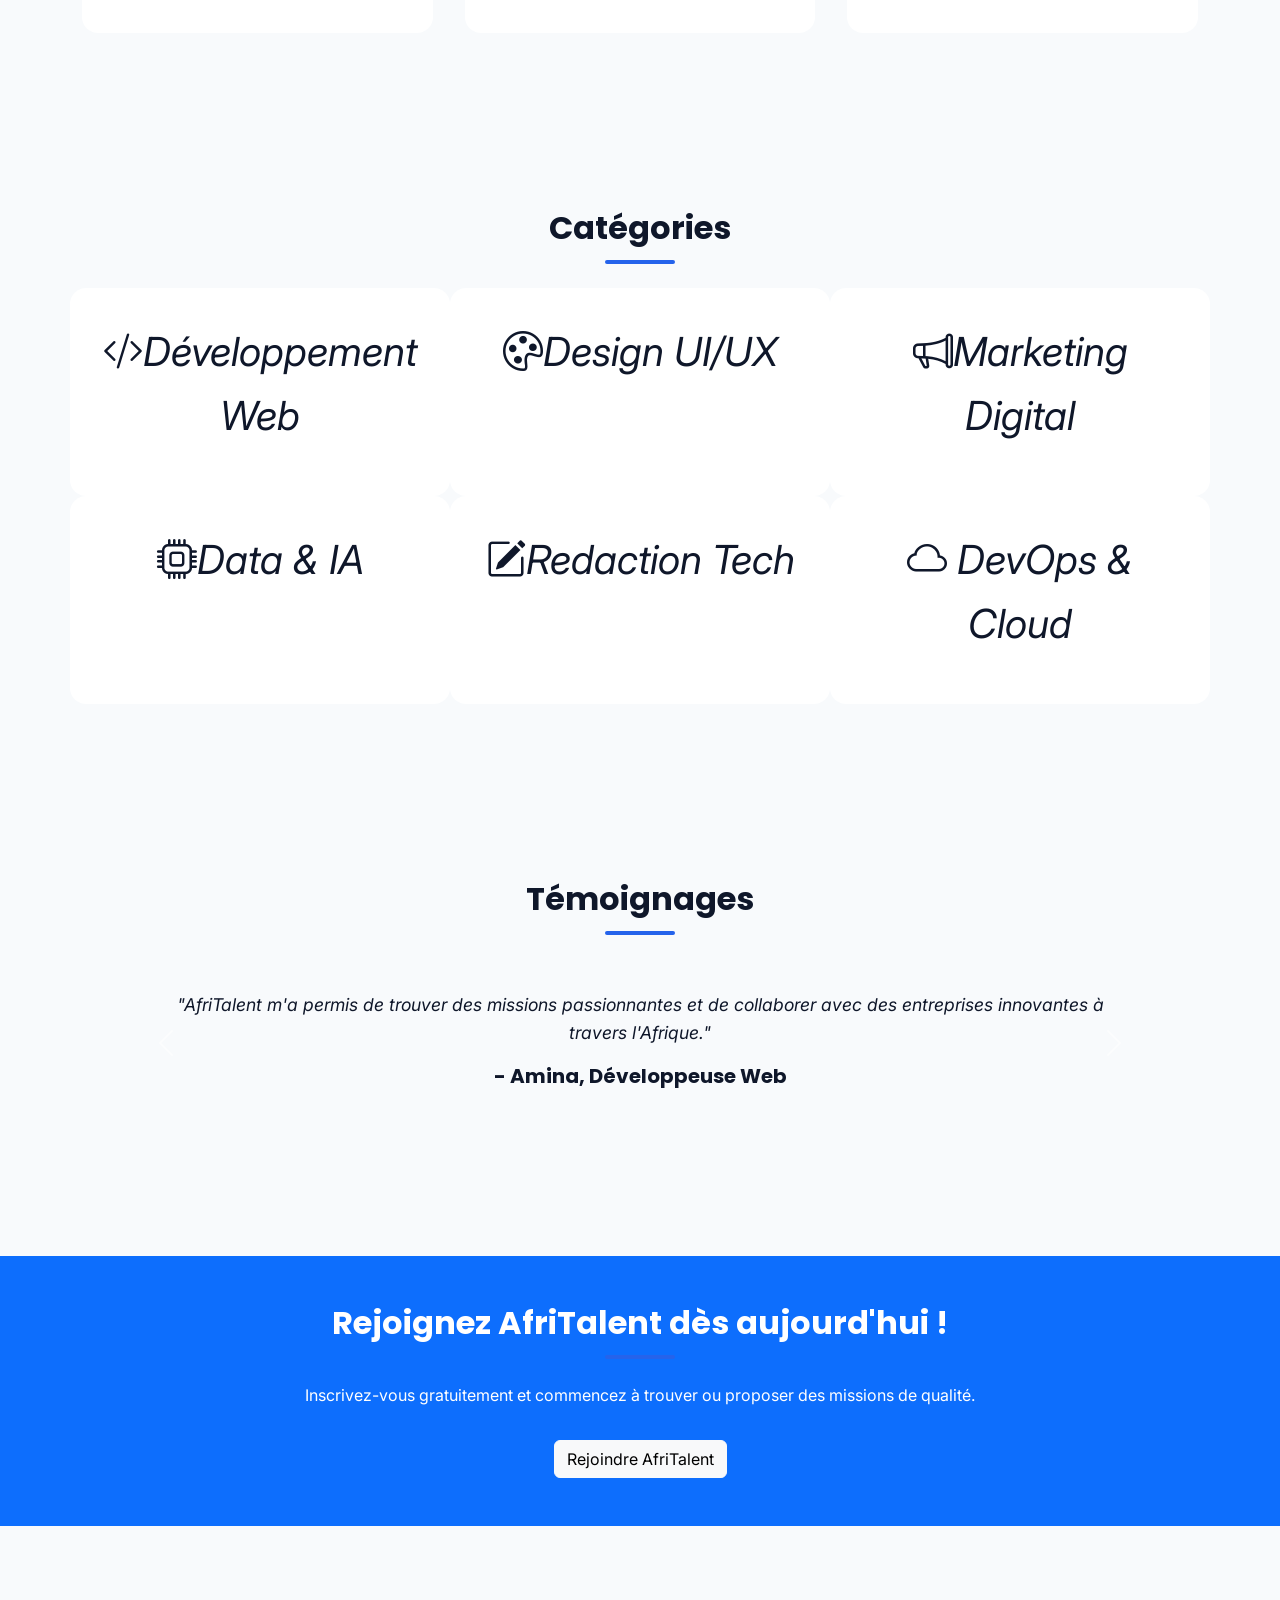
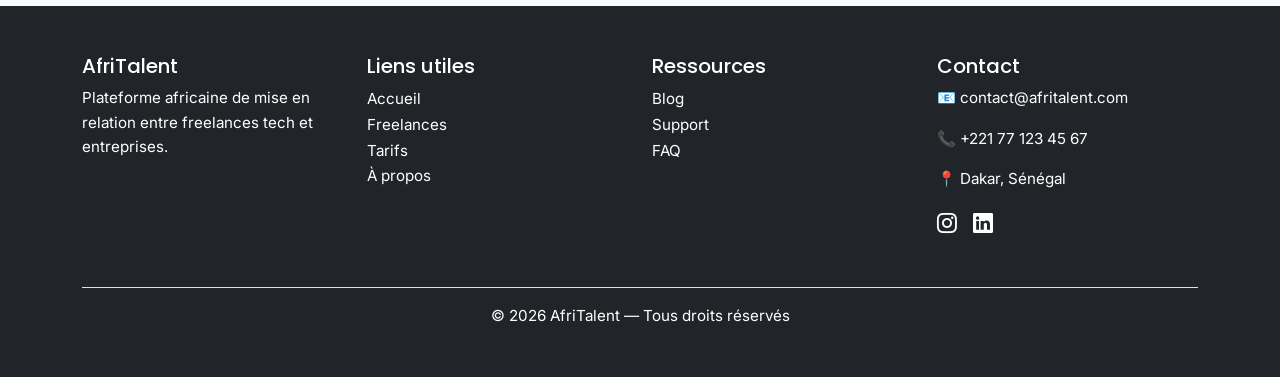
==== commit 6ea822f4: "JS : compteurs animés au scroll et animations fade-in des sections" ====
--- a/index.html
+++ b/index.html
@@ -51,21 +51,22 @@
         <!-- hero section -->
          <section class="hero container text-center py-5">
             <h1>Connectez-vous aux meilleurs freelances tech en Afrique</h1>
-            <div class="mt-3">
+            <div class="badges m-4">
+                <i class="bi bi-people-fill text-primary"></i>
               <span class="badge bg-light text-dark px-3 py-2">
-                  +2500 freelances déjà inscrits
+                 <span class="counter" data-target="2500">0</span> freelances déjà inscrits
               </span>
             </div>
             <p class="lead">Trouvez ou Proposez des missions de qualité avec AfriTalent</p>
-            <a href="contact.html" class="btn btn-primary btn-lg">Rejoindre AfriTalent</a>
+            
             <div class=" flex-column ">
-            <a href="contact.html" class="btn btn-outline-light ">Je suis Freelance</a>
+            <a href="contact.html" class="btn btn-primary ">Je suis Freelance</a>
             <a href="freelance.html" class="btn btn-outline-light">Je cherche un Freelance</a>
             </div>
             <img src="images/sergey.jpg" class="img-fluid mt-4 w-75" alt="freelance">
          </section>
          <!--  Comment ça marche -- -->
-          <section class="container py-5">
+          <section class="fade-section container py-5">
             <h2 class="text-center">Comment ça marche ?</h2>
             <div class="steps-grid mt-4">
                <article>
@@ -83,7 +84,7 @@
             </div>
           </section>
           <!-- Categories -->
-              <section class="container py-5">
+              <section class="fade-section container py-5">
                 <h2 class="text-center">Catégories</h2>
                 <div class="row text-center mt-4">
                         <article class="col-12 col-md-6 col-lg-4 category-card">
@@ -107,7 +108,7 @@
                 </div>
               </section>
               <!-- Temoignages -->
-                <section id="Temoignages" class="container py-5">
+                <section id="Temoignages" class="fade-section container py-5">
                     <h2 class="text-center">Témoignages</h2>
                     <div id="testimonialCarousel"
                     class="carousel slide mt-4"
@@ -160,7 +161,7 @@
                     </div>
                 </section>
                 <!-- Rejoignez-nous -->
-                <section class="bg-primary text-white text-center py-5">
+                <section class="fade-section bg-primary text-white text-center py-5">
                     <h2>Rejoignez AfriTalent dès aujourd'hui !</h2>
                     <p>Inscrivez-vous gratuitement et commencez à trouver ou proposer des missions de qualité.</p>
                     <a href="contact.html" class="btn btn-light mt-3">Rejoindre AfriTalent</a>
--- a/css/style.css
+++ b/css/style.css
@@ -26,6 +26,9 @@
     background-color: var(--light-color);
     color: var(--secondary-color);
     line-height: 1.6;
+    transition:
+        background-color 0.4s ease,
+        color 0.4s ease;;
 }
 /* Titres */
 h1,
@@ -39,7 +42,11 @@
 /* navbar */
 .navbar {
     padding: 1rem 0;
-}
+    transition:
+        background-color 0.4s ease,
+        box-shadow 0.4s ease;
+}
+
 
 .navbar-brand {
     font-size: 1.8rem;
@@ -374,6 +381,12 @@
     transition: all 0.3s ease;
 }
 
+body.dark-mode #theme-toggle {
+    background-color: #facc15;
+    color: #020617;
+    border-color: #facc15;
+}
+
 /* évite que le hero passe sous la navbar */
 body {
     padding-top: 90px;
@@ -409,7 +422,10 @@
     background-color: #1e293b;
     color: white;
 }
-
+#theme-toggle i {
+    transition: transform 0.3s ease;
+}
+/*     */
 .dark-mode .card h3,
 .dark-mode .card h4,
 .dark-mode .card h5,
@@ -446,4 +462,61 @@
 body.dark-mode .steps-grid article h3,
 body.dark-mode .steps-grid article p {
     color: white !important;
-}+}
+
+.fade-section {
+  opacity: 0;
+  transform: translateY(40px);
+  transition: opacity 0.8s ease, transform 0.8s ease;
+}
+
+.fade-section.show {
+  opacity: 1;
+  transform: translateY(0);
+}
+.counter {
+  font-size: 2.4rem;
+  font-weight: 700;
+  font-family: var(--font-title);
+  color: var(--primary-color);
+  line-height: 1;
+}
+.badges{
+    display:inline-flex;
+    align-items:center;
+    gap:.5rem;
+    padding:1rem 1.5rem;
+    border-radius:999px;
+    background:rgba(255,255,255,.95);
+    backdrop-filter:blur(10px);
+    box-shadow:0 8px 25px rgba(0,0,0,.15);
+}
+
+.stats-item {
+  text-align: center;
+  padding: 1rem;
+}
+.fade-section {
+  opacity: 0;
+  transform: translateY(60px) scale(0.98);
+  transition:
+    opacity .8s ease,
+    transform .8s ease;
+}
+
+.fade-section.show {
+  opacity: 1;
+  transform: translateY(0) scale(1);
+}
+.fade-section:nth-child(1) { transition-delay: .1s; }
+.fade-section:nth-child(2) { transition-delay: .2s; }
+.fade-section:nth-child(3) { transition-delay: .3s; }
+.fade-section:nth-child(4) { transition-delay: .4s; }
+.card {
+  transition: transform .3s ease, box-shadow .3s ease;
+}
+
+.card:hover {
+  transform: translateY(-8px);
+  box-shadow: 0 16px 40px rgba(0,0,0,.12);
+}
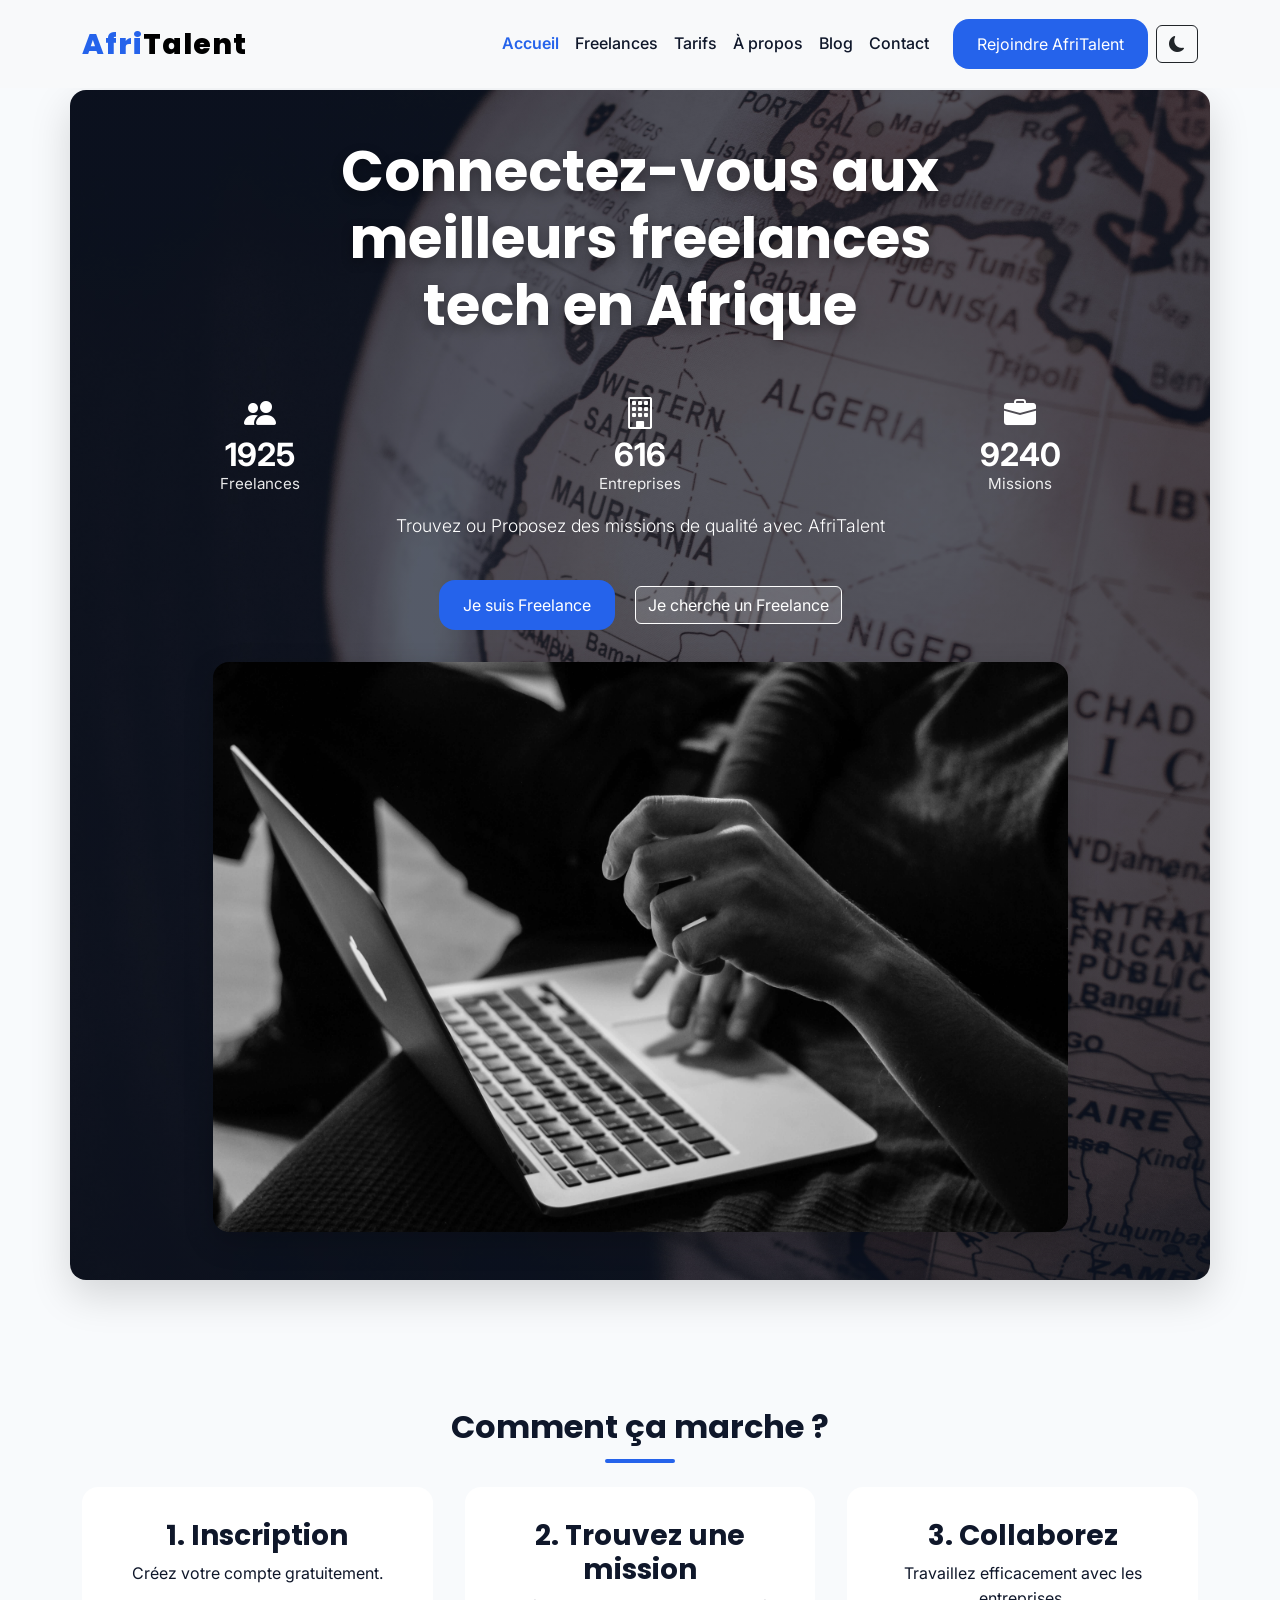
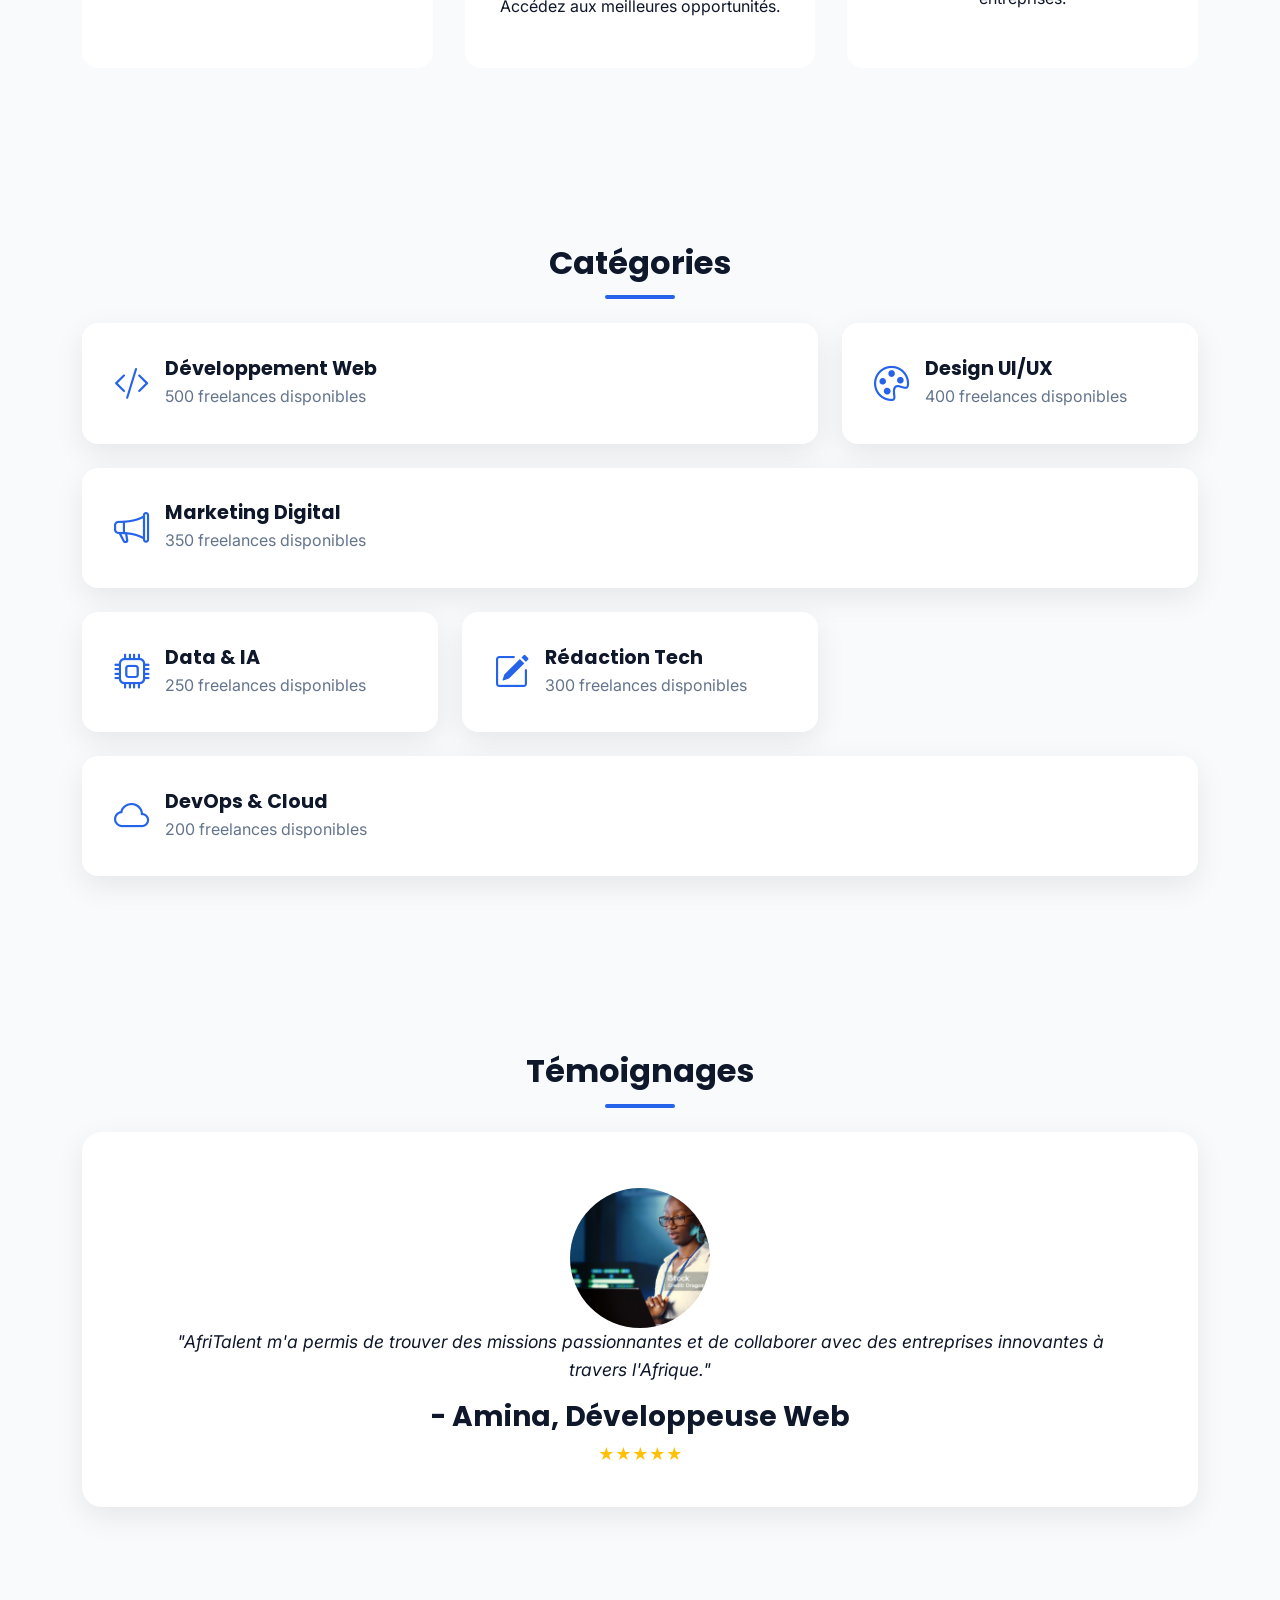
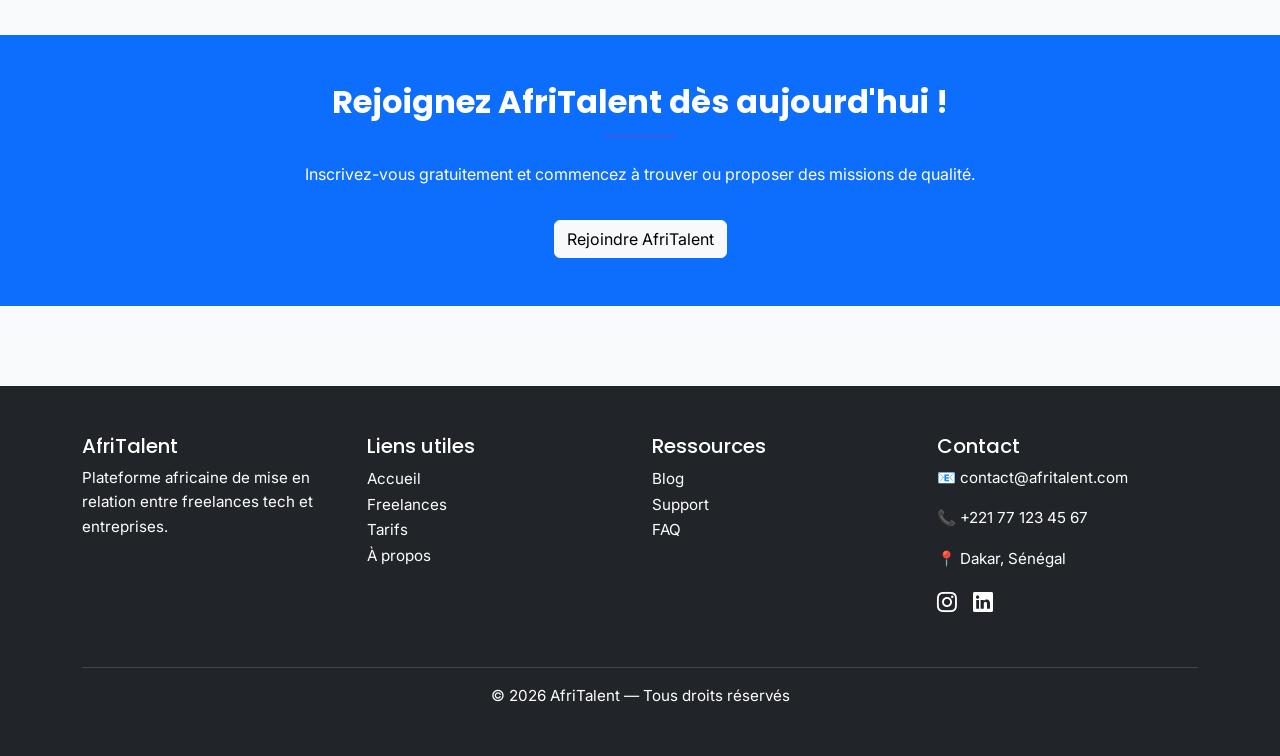
==== commit 993ea4d5: "Finalisation : corrections responsive, optimisation du code et commentaires" ====
--- a/index.html
+++ b/index.html
@@ -1,75 +1,95 @@
 <!DOCTYPE html>
 <html lang="fr">
+
 <head>
     <meta charset="UTF-8">
     <meta name="viewport" content="width=device-width, initial-scale=1.0">
     <title>AfriTalent - Home</title>
     <!-- Bootstrap 5 CDN css -->
-         <link href="https://cdn.jsdelivr.net/npm/bootstrap@5.3.0-alpha1/dist/css/bootstrap.min.css" rel="stylesheet">  
-         <!-- lien vers le css -->
-         <link rel="stylesheet" href="css/style.css">
-             <link rel="stylesheet" href="https://cdn.jsdelivr.net/npm/bootstrap-icons@1.10.5/font/bootstrap-icons.css">
-             <link rel="preconnect" href="https://fonts.googleapis.com">
-
-<link rel="preconnect"
-href="https://fonts.gstatic.com"
-crossorigin>
-
-<link href="https://fonts.googleapis.com/css2?family=Inter:wght@400;500;600&family=Poppins:wght@600;700;800&display=swap"
-rel="stylesheet">
+    <link href="https://cdn.jsdelivr.net/npm/bootstrap@5.3.0-alpha1/dist/css/bootstrap.min.css" rel="stylesheet">
+    <!-- lien vers le css -->
+    <link rel="stylesheet" href="css/style.css">
+    <link rel="stylesheet" href="https://cdn.jsdelivr.net/npm/bootstrap-icons@1.10.5/font/bootstrap-icons.css">
+    <link rel="preconnect" href="https://fonts.googleapis.com">
+
+    <link rel="preconnect" href="https://fonts.gstatic.com" crossorigin>
+
+    <link
+        href="https://fonts.googleapis.com/css2?family=Inter:wght@400;500;600&family=Poppins:wght@600;700;800&display=swap"
+        rel="stylesheet">
 </head>
+
 <body>
-    <header> 
-     <!-- Contenu de la page -->
-     <!-- Header -->
-      <nav class="navbar navbar-expand-lg navbar-light bg-light">
-        <div class="container">
-            <a class="navbar-brand" href="index.html"><span class="logo">Afri</span>Talent</a>
-
-            <button class="navbar-toggler" type="button" data-bs-toggle="collapse" data-bs-target="#navbarNav">
-                <span class="navbar-toggler-icon"></span>
-            </button>
-
-            <div class="collapse navbar-collapse" id="navbarNav">
-                <ul class="navbar-nav ms-auto">
-                    <li class="nav-item"><a class="nav-link active" href="index.html">Accueil</a></li>
-                    <li class="nav-item"><a class="nav-link " href="freelance.html">Freelances</a></li>
-                    <li class="nav-item"><a class="nav-link" href="tarif.html">Tarifs</a></li>
-                    <li class="nav-item"><a class="nav-link" href="about.html">À propos</a></li>
-                    <li class="nav-item"><a class="nav-link" href="index.html#Temoignages">Blog</a></li>
-                    <li class="nav-item"><a class="nav-link" href="contact.html">Contact</a></li>
-                </ul>
-                <a href="contact.html" class="btn btn-primary ms-3">Rejoindre AfriTalent</a>
-                  <button id="theme-toggle" class="btn btn-outline-dark ms-2">
-                    <i class="bi bi-moon-fill"></i>
-                  </button>
-            </div>
-        </div>
-    </nav>
-      </header>
-        <main>
+    <header>
+        <!-- Contenu de la page -->
+        <!-- Header -->
+        <nav class="navbar navbar-expand-lg navbar-light bg-light">
+            <div class="container">
+                <a class="navbar-brand" href="index.html"><span class="logo">Afri</span>Talent</a>
+
+                <button class="navbar-toggler" type="button" data-bs-toggle="collapse" data-bs-target="#navbarNav">
+                    <span class="navbar-toggler-icon"></span>
+                </button>
+                <!-- barre de navigation -->
+                <div class="collapse navbar-collapse" id="navbarNav">
+                    <ul class="navbar-nav ms-auto">
+                        <li class="nav-item"><a class="nav-link active" href="index.html">Accueil</a></li>
+                        <li class="nav-item"><a class="nav-link " href="freelance.html">Freelances</a></li>
+                        <li class="nav-item"><a class="nav-link" href="tarif.html">Tarifs</a></li>
+                        <li class="nav-item"><a class="nav-link" href="about.html">À propos</a></li>
+                        <li class="nav-item"><a class="nav-link" href="index.html#Temoignages">Blog</a></li>
+                        <li class="nav-item"><a class="nav-link" href="contact.html">Contact</a></li>
+                    </ul>
+                    <a href="contact.html" class="btn btn-primary ms-3">Rejoindre AfriTalent</a>
+                    <button id="theme-toggle" class="btn btn-outline-dark ms-2">
+                        <i class="bi bi-moon-fill"></i>
+                    </button>
+                </div>
+            </div>
+        </nav>
+    </header>
+    <main>
         <!-- hero section -->
-         <section class="hero container text-center py-5">
+        <section class="hero container text-center py-5">
             <h1>Connectez-vous aux meilleurs freelances tech en Afrique</h1>
-            <div class="badges m-4">
-                <i class="bi bi-people-fill text-primary"></i>
-              <span class="badge bg-light text-dark px-3 py-2">
-                 <span class="counter" data-target="2500">0</span> freelances déjà inscrits
-              </span>
+            <div class="row mt-4 justify-content-center text-center">
+
+                <div class="row hero-stats mt-4 text-center">
+
+                    <div class="col-4">
+                        <i class="bi bi-people-fill fs-2"></i>
+                        <div class="counter" data-target="2500">0</div>
+                        <small>Freelances</small>
+                    </div>
+
+                    <div class="col-4">
+                        <i class="bi bi-building fs-2"></i>
+                        <div class="counter" data-target="800">0</div>
+                        <small>Entreprises</small>
+                    </div>
+
+                    <div class="col-4">
+                        <i class="bi bi-briefcase-fill fs-2"></i>
+                        <div class="counter" data-target="12000">0</div>
+                        <small>Missions</small>
+                    </div>
+
+                </div>
+
             </div>
             <p class="lead">Trouvez ou Proposez des missions de qualité avec AfriTalent</p>
-            
+
             <div class=" flex-column ">
-            <a href="contact.html" class="btn btn-primary ">Je suis Freelance</a>
-            <a href="freelance.html" class="btn btn-outline-light">Je cherche un Freelance</a>
+                <a href="contact.html" class="btn btn-primary ">Je suis Freelance</a>
+                <a href="freelance.html" class="btn btn-outline-light">Je cherche un Freelance</a>
             </div>
             <img src="images/sergey.jpg" class="img-fluid mt-4 w-75" alt="freelance">
-         </section>
-         <!--  Comment ça marche -- -->
-          <section class="fade-section container py-5">
+        </section>
+        <!--  Comment ça marche -->
+        <section class="fade-section container py-5">
             <h2 class="text-center">Comment ça marche ?</h2>
             <div class="steps-grid mt-4">
-               <article>
+                <article>
                     <h3>1. Inscription</h3>
                     <p>Créez votre compte gratuitement.</p>
                 </article>
@@ -82,234 +102,281 @@
                     <p>Travaillez efficacement avec les entreprises.</p>
                 </article>
             </div>
-          </section>
-          <!-- Categories -->
-              <section class="fade-section container py-5">
-                <h2 class="text-center">Catégories</h2>
-                <div class="row text-center mt-4">
-                        <article class="col-12 col-md-6 col-lg-4 category-card">
-                            <i class="bi bi-code-slash fs-1 d-block mb-3">Développement Web</i>
-                         </article>
-                        <article class="col-12 col-md-6 col-lg-4  category-card">
-                           <i class="bi bi-palette fs-1 d-block mb-3">Design UI/UX</i> 
-                        </article>
-                        <article class="col-12 col-md-6 col-lg-4 category-card">
-                           <i class="bi bi-megaphone fs-1 d-block mb-3">Marketing Digital</i>  
-                            </article>
-                        <article class="col-12 col-md-6 col-lg-4 category-card">
-                            <i class="bi bi-cpu fs-1 d-block mb-3">Data & IA</i>
-                            </article>
-                        <article class="col-12 col-md-6 col-lg-4 category-card">
-                           <i class="bi bi-pencil-square fs-1 d-block mb-3">Redaction Tech</i> 
-                        </article>
-                        <article class="col-12 col-md-6 col-lg-4 category-card">   
-                        <i class="bi bi-cloud fs-1 d-block mb-3"> DevOps & Cloud</i>
-                    </article>
-                </div>
-              </section>
-              <!-- Temoignages -->
-                <section id="Temoignages" class="fade-section container py-5">
-                    <h2 class="text-center">Témoignages</h2>
-                    <div id="testimonialCarousel"
-                    class="carousel slide mt-4"
-                    data-bs-ride="carousel">
-
-                    <div class="carousel-inner">
-                        <div class="carousel-item active">
-                            <div class="text-center">
-                            <p>"AfriTalent m'a permis de trouver des missions passionnantes et de collaborer avec des entreprises innovantes à travers l'Afrique."</p>
-                            <h5>- Amina, Développeuse Web</h5>
+        </section>
+        <!-- Categories -->
+        <section class="fade-section container py-5">
+            <h2 class="text-center">Catégories</h2>
+
+            <div class="categories-grid mt-4">
+
+                <article class="category-card category-large">
+                    <i class="bi bi-code-slash"></i>
+
+                    <div>
+                        <h3>Développement Web</h3>
+                        <p>500 freelances disponibles</p>
+                    </div>
+                </article>
+
+                <article class="category-card">
+                    <i class="bi bi-palette"></i>
+
+                    <div>
+                        <h3>Design UI/UX</h3>
+                        <p>400 freelances disponibles</p>
+                    </div>
+                </article>
+
+                <article class="category-card category-wide">
+                    <i class="bi bi-megaphone"></i>
+
+                    <div>
+                        <h3>Marketing Digital</h3>
+                        <p>350 freelances disponibles</p>
+                    </div>
+                </article>
+
+                <article class="category-card">
+                    <i class="bi bi-cpu"></i>
+
+                    <div>
+                        <h3>Data & IA</h3>
+                        <p>250 freelances disponibles</p>
+                    </div>
+                </article>
+
+                <article class="category-card">
+                    <i class="bi bi-pencil-square"></i>
+
+                    <div>
+                        <h3>Rédaction Tech</h3>
+                        <p>300 freelances disponibles</p>
+                    </div>
+                </article>
+
+                <article class="category-card category-wide">
+                    <i class="bi bi-cloud"></i>
+
+                    <div>
+                        <h3>DevOps & Cloud</h3>
+                        <p>200 freelances disponibles</p>
+                    </div>
+                </article>
+
+            </div>
+        </section>
+
+
+        <!-- Temoignages -->
+
+        <section id="Temoignages" class="fade-section container py-5">
+            <h2 class="text-center">Témoignages</h2>
+            <div id="testimonialCarousel" class="carousel slide mt-4" data-bs-ride="carousel">
+
+                <div class="carousel-inner">
+                    <div class="carousel-item active">
+                        <div class="text-center">
+                            <img src="images/istockphoto-1646753846-1024x1024.jpg" class="rounded-circle" alt="Amina">
+                            <p>"AfriTalent m'a permis de trouver des missions passionnantes et de collaborer avec
+                                des
+                                entreprises innovantes à travers l'Afrique."</p>
+                            <h3>- Amina, Développeuse Web</h3>
+                            <div class="text-warning mb-2">
+                                ★★★★★
                             </div>
                         </div>
-                     
-                    
-                        <div class="carousel-item">
-                            <div class="text-center">
-                            <p>"Grâce à AfriTalent, j'ai pu élargir mon réseau professionnel et trouver des talents exceptionnels pour mes projets."</p>
-                            <h5>- Jean, Entrepreneur</h5>
+                    </div>
+
+
+
+                    <div class="carousel-item">
+                        <div class="text-center">
+                            <img src="images/vis.jpg" class="rounded-circle" alt="Jean">
+                            <p>"Grâce à AfriTalent, j'ai pu élargir mon réseau professionnel et trouver des talents
+                                exceptionnels pour mes projets."</p>
+                            <h3>- Jean, Entrepreneur</h3>
+                            <div class="text-warning mb-2">
+                                ★★★★★
                             </div>
                         </div>
-                        <div class="carousel-item">
-                            <div class="text-center">
-                            <p>"AfriTalent est la plateforme idéale pour les freelances tech en Afrique. J'ai trouvé des opportunités incroyables grâce à eux."</p>
-                            <h5>- Fatou, Data Scientist</h5>
-                            </div>  
+                    </div>
+                    <div class="carousel-item">
+                        <div class="text-center">
+                            <img src="images/pexels-jamies-x-co-7520156.jpg" class="rounded-circle" alt="Fatou">
+                            <p>"AfriTalent est la plateforme idéale pour les freelances tech en Afrique. J'ai trouvé
+                                des
+                                opportunités incroyables grâce à eux."</p>
+                            <h3>- Fatou, Data Scientist</h3>
+                            <div class="text-warning mb-2">
+                                ★★★★★
+                            </div>
                         </div>
                     </div>
-                    
-
-<button class="carousel-control-prev"
-type="button"
-data-bs-target="#testimonialCarousel"
-data-bs-slide="prev">
-
-    <span class="carousel-control-prev-icon"></span>
-
-</button>
-
-<button class="carousel-control-next"
-type="button"
-data-bs-target="#testimonialCarousel"
-data-bs-slide="next">
-
-    <span class="carousel-control-next-icon"></span>
-
-</button>
-
-</div>
-
-                    </div>
-                </section>
-                <!-- Rejoignez-nous -->
-                <section class="fade-section bg-primary text-white text-center py-5">
-                    <h2>Rejoignez AfriTalent dès aujourd'hui !</h2>
-                    <p>Inscrivez-vous gratuitement et commencez à trouver ou proposer des missions de qualité.</p>
-                    <a href="contact.html" class="btn btn-light mt-3">Rejoindre AfriTalent</a>
-
-                </section>
-                    
-           </main>
-        <!-- Footer -->
+
+                </div>
+
+
+                <button class="carousel-control-prev" type="button" data-bs-target="#testimonialCarousel"
+                    data-bs-slide="prev">
+
+                    <span class="carousel-control-prev-icon"></span>
+
+                </button>
+
+                <button class="carousel-control-next" type="button" data-bs-target="#testimonialCarousel"
+                    data-bs-slide="next">
+
+                    <span class="carousel-control-next-icon"></span>
+
+                </button>
+
+
+            </div>
+
+
+
+        </section>
+        <!-- Rejoignez-nous -->
+        <section class="fade-section bg-primary text-white text-center py-5">
+            <h2>Rejoignez AfriTalent dès aujourd'hui !</h2>
+            <p>Inscrivez-vous gratuitement et commencez à trouver ou proposer des missions de qualité.</p>
+            <a href="contact.html" class="btn btn-light mt-3">Rejoindre AfriTalent</a>
+
+        </section>
+
+    </main>
+    <!-- Footer -->
     <footer class="bg-dark text-white py-5">
 
-    <div class="container">
-
-        <div class="row gy-4">
-
-            <!-- Colonne 1 -->
-            <div class="col-md-6 col-lg-3">
-
-                <h3 class="h5">AfriTalent</h3>
-
-                <p>
-                    Plateforme africaine de mise en relation
-                    entre freelances tech et entreprises.
+        <div class="container">
+
+            <div class="row gy-4">
+
+                <!-- Colonne 1 -->
+                <div class="col-md-6 col-lg-3">
+
+                    <h3 class="h5">AfriTalent</h3>
+
+                    <p>
+                        Plateforme africaine de mise en relation
+                        entre freelances tech et entreprises.
+                    </p>
+
+                </div>
+
+                <!-- Colonne 2 -->
+                <div class="col-md-6 col-lg-3">
+
+                    <h3 class="h5">Liens utiles</h3>
+
+                    <ul class="list-unstyled">
+
+                        <li>
+                            <a href="index.html" class="text-white text-decoration-none">
+                                Accueil
+                            </a>
+                        </li>
+
+                        <li>
+                            <a href="freelance.html" class="text-white text-decoration-none">
+                                Freelances
+                            </a>
+                        </li>
+
+                        <li>
+                            <a href="tarif.html" class="text-white text-decoration-none">
+                                Tarifs
+                            </a>
+                        </li>
+
+                        <li>
+                            <a href="about.html" class="text-white text-decoration-none">
+                                À propos
+                            </a>
+                        </li>
+
+                    </ul>
+
+                </div>
+
+                <!-- Colonne 3 -->
+                <div class="col-md-6 col-lg-3">
+
+                    <h3 class="h5">Ressources</h3>
+
+                    <ul class="list-unstyled">
+
+                        <li>
+                            <a href="about.html" class="text-white text-decoration-none">
+                                Blog
+                            </a>
+                        </li>
+
+                        <li>
+                            <a href="contact.html" class="text-white text-decoration-none">
+                                Support
+                            </a>
+                        </li>
+
+                        <li>
+                            <a href="tarif.html#faq" class="text-white text-decoration-none">
+                                FAQ
+                            </a>
+                        </li>
+
+                    </ul>
+
+                </div>
+
+                <!-- Colonne 4 -->
+                <div class="col-md-6 col-lg-3">
+
+                    <h3 class="h5">Contact</h3>
+
+                    <p>📧 contact@afritalent.com</p>
+                    <p>📞 +221 77 123 45 67</p>
+                    <p>📍 Dakar, Sénégal</p>
+
+                    <!-- Réseaux sociaux -->
+                    <div class="d-flex gap-3 mt-3">
+
+                        <a href="https://www.instagram.com" class="text-white fs-5">
+
+                            <i class="bi bi-instagram"></i>
+
+                        </a>
+
+                        <a href="https://www.linkedin.com" class="text-white fs-5">
+
+                            <i class="bi bi-linkedin"></i>
+
+                        </a>
+
+
+                    </div>
+
+                </div>
+
+            </div>
+
+            <!-- Copyright -->
+            <div class="text-center border-top mt-5 pt-3">
+
+                <p class="mb-0">
+                    © <span id="year"></span> AfriTalent — Tous droits réservés
                 </p>
 
             </div>
 
-            <!-- Colonne 2 -->
-            <div class="col-md-6 col-lg-3">
-
-                <h3 class="h5">Liens utiles</h3>
-
-                <ul class="list-unstyled">
-
-                    <li>
-                        <a href="index.html"
-                           class="text-white text-decoration-none">
-                            Accueil
-                        </a>
-                    </li>
-
-                    <li>
-                        <a href="freelance.html"
-                           class="text-white text-decoration-none">
-                            Freelances
-                        </a>
-                    </li>
-
-                    <li>
-                        <a href="tarif.html"
-                           class="text-white text-decoration-none">
-                            Tarifs
-                        </a>
-                    </li>
-
-                    <li>
-                        <a href="about.html"
-                           class="text-white text-decoration-none">
-                            À propos
-                        </a>
-                    </li>
-
-                </ul>
-
-            </div>
-
-            <!-- Colonne 3 -->
-            <div class="col-md-6 col-lg-3">
-
-                <h3 class="h5">Ressources</h3>
-
-                <ul class="list-unstyled">
-
-                    <li>
-                        <a href="about.html"
-                           class="text-white text-decoration-none">
-                            Blog
-                        </a>
-                    </li>
-
-                    <li>
-                        <a href="contact.html"
-                           class="text-white text-decoration-none">
-                            Support
-                        </a>
-                    </li>
-
-                    <li>
-                        <a href="tarif.html#faq"
-                           class="text-white text-decoration-none">
-                            FAQ
-                        </a>
-                    </li>
-
-                </ul>
-
-            </div>
-
-            <!-- Colonne 4 -->
-            <div class="col-md-6 col-lg-3">
-
-                <h3 class="h5">Contact</h3>
-
-                <p>📧 contact@afritalent.com</p>
-                <p>📞 +221 77 123 45 67</p>
-                <p>📍 Dakar, Sénégal</p>
-
-                <!-- Réseaux sociaux -->
-                <div class="d-flex gap-3 mt-3">
-
-                    <a href="https://www.instagram.com"
-                       class="text-white fs-5">
-
-                        <i class="bi bi-instagram"></i>
-
-                    </a>
-
-                    <a href="https://www.linkedin.com"
-                       class="text-white fs-5">
-
-                        <i class="bi bi-linkedin"></i>
-
-                    </a>
-
-
-                </div>
-
-            </div>
-
         </div>
 
-        <!-- Copyright -->
-        <div class="text-center border-top mt-5 pt-3">
-
-            <p class="mb-0">
-                © 2026 AfriTalent — Tous droits réservés
-            </p>
-
-        </div>
-
-    </div>
-
-</footer>
-         <button
-          id="backToTop" aria-label="Retour en haut">
-            <i class="bi bi-arrow-up"></i>
-         </button>
+    </footer>
+    <button id="backToTop" aria-label="Retour en haut">
+        <i class="bi bi-arrow-up"></i>
+    </button>
     <!-- Bootstrap 5 CDN js -->
     <script src="https://cdn.jsdelivr.net/npm/bootstrap@5.3.0-alpha1/dist/js/bootstrap.bundle.min.js"></script>
     <script src="js/main.js"></script>
 </body>
+
 </html>
--- a/css/style.css
+++ b/css/style.css
@@ -1,5 +1,3 @@
-
-
 /* variables */
 :root {
     --primary-color: #2563eb;
@@ -14,12 +12,14 @@
     --border-radius: 16px;
     --transition: 0.3s ease;
 }
+
 /* reset */
 * {
     margin: 0;
     padding: 0;
     box-sizing: border-box;
 }
+
 /* body */
 body {
     font-family: var(--body-font);
@@ -28,8 +28,10 @@
     line-height: 1.6;
     transition:
         background-color 0.4s ease,
-        color 0.4s ease;;
-}
+        color 0.4s ease;
+    ;
+}
+
 /* Titres */
 h1,
 h2,
@@ -39,6 +41,7 @@
     font-family: var(--title-font);
     font-weight: 700;
 }
+
 /* navbar */
 .navbar {
     padding: 1rem 0;
@@ -59,35 +62,57 @@
 .nav-link {
     font-weight: 500;
 }
+
 /* hero section */
 .hero {
     padding: 6rem 0;
-   box-shadow: 0 15px 40px rgba(0,0,0,0.15);
+    box-shadow: 0 15px 40px rgba(0, 0, 0, 0.15);
+}
+
+/* Stats Hero */
+.hero-stats {
+    margin-top: 2rem;
+}
+
+.hero-stats i {
+    font-size: 2rem;
+    color: white;
+    margin-bottom: 0.5rem;
+}
+
+.hero-stats .counter {
+    display: block;
+    font-size: 2rem;
+    font-weight: 700;
+    color: white;
+    line-height: 1;
+}
+
+.hero-stats small {
+    color: rgba(255, 255, 255, 0.9);
+    font-size: 0.95rem;
 }
 
 .hero h1 {
     font-size: 3.5rem;
     max-width: 700px;
     margin: auto;
+    margin-bottom: 1rem;
     text-shadow: 0 4px 12px rgba(0, 0, 0, 0.3);
-}
-
-.hero h1 {
-    font-size: 3rem;
-    margin-bottom: 1rem;
-}
+
+}
+
 
 .hero p {
     font-size: 1.1rem;
-    margin-bottom: 2rem;
-}
-.hero p {
     max-width: 600px;
     margin: 1rem auto 2rem;
 }
+
 .hero .btn {
     margin: 0.5rem;
 }
+
 /*btn*/
 .btn-primary {
     background-color: var(--primary-color);
@@ -100,12 +125,14 @@
 .btn-primary:hover {
     background-color: #1d4ed8;
 }
+
 /* section */
 /* image histoire */
 section img {
     border-radius: var(--border-radius);
     margin-top: 1.5rem;
 }
+
 /* footer */
 footer a {
     transition: var(--transition);
@@ -114,11 +141,13 @@
 footer a:hover {
     opacity: 0.7;
 }
+
 /* images */
 .card img {
     height: 250px;
     object-fit: cover;
 }
+
 /* cartes */
 .card {
     border: none;
@@ -126,10 +155,113 @@
     transition: var(--transition);
     overflow: hidden;
 }
+
 .card:hover {
     transform: translateY(-8px);
-    box-shadow: 0 12px 30px rgba(15,23,42,0,0.12);
-}
+    box-shadow: 0 12px 30px rgba(15, 23, 42, 0, 0.12);
+}
+
+/* =========================
+   BENTO GRID CATEGORIES
+========================= */
+
+.categories-grid {
+    display: grid;
+    grid-template-columns: repeat(3, 1fr);
+    gap: 1.5rem;
+}
+
+.category-card {
+    background-color: white;
+    border-radius: var(--border-radius);
+    padding: 2rem;
+
+    display: flex;
+    align-items: center;
+    gap: 1rem;
+
+    box-shadow: 0 10px 30px rgba(0, 0, 0, .08);
+
+    transition: var(--transition);
+}
+
+.category-card i {
+    color: var(--primary-color);
+    font-size: 2.2rem;
+    flex-shrink: 0;
+}
+
+.category-card:hover {
+    transform: translateY(-8px);
+    box-shadow: 0 12px 30px rgba(0, 0, 0, .12);
+}
+
+body.dark-mode .freelance-card .card-body h5,
+body.dark-mode .freelance-card .card-body strong {
+    color: rgb(13, 13, 13) !important;
+}
+
+
+
+.category-card h3 {
+    margin-bottom: .3rem;
+    font-size: 1.2rem;
+}
+
+.category-card p {
+    margin-bottom: 0;
+    color: #64748b;
+}
+
+.category-large {
+    grid-column: span 2;
+}
+
+.category-wide {
+    grid-column: span 3;
+}
+
+/* Dark mode */
+
+body.dark-mode .category-card {
+    background-color: #1e293b;
+}
+
+body.dark-mode .category-card p {
+    color: #cbd5e1;
+}
+
+/* Responsive */
+
+@media (max-width: 768px) {
+
+    .categories-grid {
+        grid-template-columns: 1fr;
+    }
+
+    .category-large,
+    .category-wide {
+        grid-column: span 1;
+    }
+}
+
+.category-card i {
+    flex-shrink: 0;
+    color: var(--primary-color);
+}
+
+.category-card h3 {
+    margin-bottom: .25rem;
+    font-size: 1.2rem;
+}
+
+.category-card p {
+    margin-bottom: 0;
+    color: #64748b;
+}
+
+
+
 /* liens navbar */
 .nav-link {
     color: var(--secondary-color);
@@ -159,11 +291,13 @@
 .btn:hover {
     transform: translateY(-2px);
 }
+
 .btn-primary:hover {
     background-color: #1d4ed8;
     box-shadow: 0 8px 20px rgba(37, 99, 235, 0.3);
 
 }
+
 /* images rondes équipe */
 .rounded-circle {
     width: 140px;
@@ -181,6 +315,37 @@
 footer {
     background-color: var(--dark-color);
 }
+/* FOOTER */
+
+footer {
+    background: #0f172a !important;
+}
+
+footer h3 {
+    margin-bottom: 1rem;
+    font-weight: 600;
+}
+
+footer a {
+    transition: 0.3s ease;
+}
+
+footer a:hover {
+    color: var(--primary-color) !important;
+    padding-left: 5px;
+}
+
+footer .bi {
+    transition: 0.3s ease;
+}
+
+footer .bi:hover {
+    transform: translateY(-3px);
+}
+
+footer .border-top {
+    border-color: rgba(255,255,255,.15) !important;
+}
 
 footer p,
 footer a {
@@ -195,10 +360,8 @@
 /*commit4*/
 .hero {
     background-image:
-        linear-gradient(
-            rgba(15, 23, 42, 0.7),
-            rgba(15, 23, 42, 0.7)
-        ),
+        linear-gradient(rgba(15, 23, 42, 0.7),
+            rgba(15, 23, 42, 0.7)),
         url("../images/Afrik.jpg");
 
     background-size: cover;
@@ -213,46 +376,71 @@
 
     overflow: hidden;
 }
+
 .category-card {
     background-color: white;
     padding: 2rem;
     border-radius: var(--border-radius);
     transition: var(--transition);
 }
+
 .category-card:hover {
     transform: translateY(-8px);
-    box-shadow: 0 10px 25px rgba(0,0,0,0.1);
-}
+    box-shadow: 0 10px 25px rgba(0, 0, 0, 0.1);
+}
+
 .steps-grid {
     display: grid;
     grid-template-columns: repeat(3, 1fr);
     gap: 2rem;
 }
+
 @media (max-width: 576px) {
-  .steps-grid {
-    grid-template-columns: 1fr;
-    gap: 1rem;
-  }
-}
+    .steps-grid {
+        grid-template-columns: 1fr;
+        gap: 1rem;
+    }
+
+    .category-large,
+    .category-wide {
+        grid-column: span 1;
+    }
+}
+
 .steps-grid article {
     background-color: white;
     padding: 2rem;
     border-radius: var(--border-radius);
     text-align: center;
 }
+
 /* hover cartes */
 .card:hover {
     transform: translateY(-8px);
     transition: var(--transition);
 }
+
 /* catégories */
 .category-card:hover {
     background-color: white;
 }
+
 /* hero image */
 .hero img {
-    box-shadow: 0 10px 30px rgba(0,0,0,0.2);
-}
+    box-shadow: 0 10px 30px rgba(0, 0, 0, 0.2);
+}
+
+.carousel-inner {
+    background: white;
+    border-radius: 20px;
+    box-shadow: 0 10px 30px rgba(0, 0, 0, .08);
+}
+
+body.dark-mode .carousel-inner {
+    background: #1e293b;
+    color: white;
+}
+
 .carousel-item {
     padding: 2rem 4rem;
 }
@@ -278,6 +466,7 @@
         text-align: center;
         padding: 4rem 1.5rem;
     }
+
     .hero .row {
         flex-direction: column-reverse;
     }
@@ -288,14 +477,14 @@
         margin-bottom: 1.5rem;
     }
 
-  .hero img {
-    width: 75%;
-    max-width: 240px;
-    height: auto;
-    margin: 2rem auto 2rem;
-    display: block;
-    border-radius: 12px;
-}
+    .hero img {
+        width: 75%;
+        max-width: 240px;
+        height: auto;
+        margin: 2rem auto 2rem;
+        display: block;
+        border-radius: 12px;
+    }
 
     .hero .btn {
         margin-bottom: 1rem;
@@ -311,11 +500,13 @@
 
 /* responsive mobile */
 @media (max-width: 576px) {
+
     /* évite le scroll horizontal */
-html,
-body {
-    overflow-x: hidden;
-}
+    html,
+    body {
+        overflow-x: hidden;
+    }
+
     .hero h1 {
         font-size: 1.6rem;
         line-height: 1.2;
@@ -358,16 +549,18 @@
 .btn-outline-light:hover {
     background-color: white;
     color: var(--secondary-color);
-} 
+}
+
 /* DARK MODE */
 .dark-mode {
-  background-color: #121212;
-  color: white;
+    background-color: #121212;
+    color: white;
 }
 
 .dark-mode .navbar {
-  background-color: #1a1a1a;
-}
+    background-color: #1a1a1a;
+}
+
 /* navbar */
 /* Navbar fixe */
 .navbar {
@@ -395,36 +588,39 @@
 
 /* navbar au scroll */
 .navbar.scrolled {
-    background-color: rgba(255,255,255,0.98);
+    background-color: rgba(255, 255, 255, 0.98);
     box-shadow: 0 6px 24px rgba(0, 0, 0, 0.20);
     transition: all 0.3s ease;
 }
+
 /* BACK TO TOP */
 #backToTop {
-  position: fixed;
-  right: 20px;
-  bottom: 20px;
-  z-index: 999;
-
-  opacity: 0;
-  visibility: hidden;
-  transition: 0.3s ease;
+    position: fixed;
+    right: 20px;
+    bottom: 20px;
+    z-index: 999;
+
+    opacity: 0;
+    visibility: hidden;
+    transition: 0.3s ease;
 }
 
 #backToTop.show {
-  opacity: 1;
-  visibility: visible;
-}
-
-  /* Dark mode - cartes */
+    opacity: 1;
+    visibility: visible;
+}
+
+/* Dark mode - cartes */
 .dark-mode .card,
 .dark-mode .category-card {
     background-color: #1e293b;
     color: white;
 }
+
 #theme-toggle i {
     transition: transform 0.3s ease;
 }
+
 /*     */
 .dark-mode .card h3,
 .dark-mode .card h4,
@@ -436,9 +632,11 @@
 .dark-mode .category-card p {
     color: white;
 }
+
 .dark-mode .category-card i {
     color: var(--accent-color);
 }
+
 /* DARK MODE — correction texte cartes équipe + étapes */
 body.dark-mode .text-dark,
 body.dark-mode .text-muted,
@@ -450,10 +648,12 @@
 body.dark-mode .steps-grid p {
     color: white !important;
 }
+
 /* DARK MODE — section Comment ça marche */
 body.dark-mode .steps-grid article {
     background-color: #1e293b;
 }
+
 body.dark-mode .badge.bg-light {
     background-color: #ffffff !important;
     color: #0f172a !important;
@@ -465,58 +665,370 @@
 }
 
 .fade-section {
-  opacity: 0;
-  transform: translateY(40px);
-  transition: opacity 0.8s ease, transform 0.8s ease;
+    opacity: 0;
+    transform: translateY(40px);
+    transition: opacity 0.8s ease, transform 0.8s ease;
 }
 
 .fade-section.show {
-  opacity: 1;
-  transform: translateY(0);
-}
+    opacity: 1;
+    transform: translateY(0);
+}
+
 .counter {
-  font-size: 2.4rem;
-  font-weight: 700;
-  font-family: var(--font-title);
-  color: var(--primary-color);
-  line-height: 1;
-}
-.badges{
-    display:inline-flex;
-    align-items:center;
-    gap:.5rem;
-    padding:1rem 1.5rem;
-    border-radius:999px;
-    background:rgba(255,255,255,.95);
-    backdrop-filter:blur(10px);
-    box-shadow:0 8px 25px rgba(0,0,0,.15);
+    font-size: 2.4rem;
+    font-weight: 700;
+    font-family: var(--font-title);
+    color: var(--primary-color);
+    line-height: 1;
+}
+
+.badges {
+    display: inline-flex;
+    align-items: center;
+    gap: .5rem;
+    padding: 1rem 1.5rem;
+    border-radius: 999px;
+    background: rgba(255, 255, 255, .95);
+    backdrop-filter: blur(10px);
+    box-shadow: 0 8px 25px rgba(0, 0, 0, .15);
 }
 
 .stats-item {
-  text-align: center;
-  padding: 1rem;
-}
+    text-align: center;
+    padding: 1rem;
+}
+
 .fade-section {
-  opacity: 0;
-  transform: translateY(60px) scale(0.98);
-  transition:
-    opacity .8s ease,
-    transform .8s ease;
+    opacity: 0;
+    transform: translateY(60px) scale(0.98);
+    transition:
+        opacity .8s ease,
+        transform .8s ease;
 }
 
 .fade-section.show {
-  opacity: 1;
-  transform: translateY(0) scale(1);
-}
-.fade-section:nth-child(1) { transition-delay: .1s; }
-.fade-section:nth-child(2) { transition-delay: .2s; }
-.fade-section:nth-child(3) { transition-delay: .3s; }
-.fade-section:nth-child(4) { transition-delay: .4s; }
+    opacity: 1;
+    transform: translateY(0) scale(1);
+}
+
+.fade-section:nth-child(1) {
+    transition-delay: .1s;
+}
+
+.fade-section:nth-child(2) {
+    transition-delay: .2s;
+}
+
+.fade-section:nth-child(3) {
+    transition-delay: .3s;
+}
+
+.fade-section:nth-child(4) {
+    transition-delay: .4s;
+}
+
 .card {
-  transition: transform .3s ease, box-shadow .3s ease;
+    transition: transform .3s ease, box-shadow .3s ease;
 }
 
 .card:hover {
-  transform: translateY(-8px);
-  box-shadow: 0 16px 40px rgba(0,0,0,.12);
-}
+    transform: translateY(-8px);
+    box-shadow: 0 16px 40px rgba(0, 0, 0, .12);
+}
+
+/* freelances */
+
+/* hero freelances */
+
+.freelance-hero {
+    background:
+        linear-gradient(rgba(37, 99, 235, 0.85),
+            rgba(15, 23, 42, 0.85)),
+        url("../images/Afrik.jpg");
+
+    background-size: cover;
+    background-position: center;
+
+    color: white;
+
+    padding: 5rem 2rem;
+
+    border-radius: var(--border-radius);
+
+    margin-bottom: 3rem;
+}
+
+.freelance-hero h1 {
+    font-size: 3rem;
+    margin-bottom: 1rem;
+}
+
+.freelance-hero p {
+    max-width: 700px;
+    margin: auto;
+    font-size: 1.1rem;
+}
+
+/*FILTRES FREELANCES */
+
+.filtre {
+    border-radius: 999px;
+    padding: 0.7rem 1.4rem;
+    margin: 0.3rem;
+    font-weight: 600;
+    transition: var(--transition);
+}
+
+.filtre:hover {
+    transform: translateY(-3px);
+}
+
+.filtre.active {
+    background-color: var(--primary-color);
+    color: white;
+}
+
+/* CARDS FREELANCES */
+
+.freelance-card .card {
+    border: none;
+    border-radius: 20px;
+    overflow: hidden;
+    transition: 0.35s ease;
+}
+
+.freelance-card .card:hover {
+    transform: translateY(-10px);
+    box-shadow: 0 20px 40px rgba(0, 0, 0, .15);
+}
+
+.freelance-card img {
+    height: 260px;
+    object-fit: cover;
+    transition: 0.4s ease;
+}
+
+.freelance-card:hover img {
+    transform: scale(1.05);
+}
+
+.freelance-card h5 {
+    font-weight: 700;
+    margin-bottom: .5rem;
+}
+
+.freelance-card strong {
+    color: var(--primary-color);
+    font-size: 1.1rem;
+}
+
+
+/* SKILLS */
+
+.skill-badge {
+    background-color: rgba(37, 99, 235, .1);
+    color: var(--primary-color);
+    border: 1px solid rgba(37, 99, 235, .2);
+    padding: .5rem .8rem;
+    border-radius: 999px;
+}
+
+body.dark-mode .skill-badge {
+    background: #334155;
+    color: white;
+}
+
+/*  STATS FREELANCES  */
+
+.stats-freelance {
+    background: white;
+    border-radius: var(--border-radius);
+    padding: 2rem;
+    margin-top: -1rem;
+    box-shadow: 0 10px 30px rgba(0, 0, 0, .08);
+}
+
+.stats-freelance h{
+    color: var(--primary-color);
+    font-size: 2rem;
+    font-weight: 700;
+}
+
+.stats-freelance p {
+    margin-bottom: 0;
+}
+.dark-mode .stats-freelance {
+    background: #1f2937;
+}
+
+.dark-mode .stats-freelance h2 {
+    color: white;
+}
+
+.dark-mode .stats-freelance p {
+    color: #d1d5db;
+}
+
+/*  MODALS  */
+
+.modal-content {
+    border: none;
+    border-radius: 20px;
+}
+
+.modal-header {
+    border-bottom: none;
+}
+
+.modal-body img {
+    object-fit: cover;
+    border: 4px solid rgba(37, 99, 235, .15);
+}
+
+.modal-body ul {
+    list-style: none;
+    padding-left: 0;
+}
+
+.modal-body ul li {
+    display: inline-block;
+    margin: .3rem;
+    padding: .4rem .8rem;
+    background: #eef4ff;
+    color: var(--primary-color);
+    border-radius: 999px;
+    font-size: .9rem;
+}
+
+/*CATALOGUE FREELANCES */
+
+.freelance-catalogue {
+    background: linear-gradient(180deg,
+            #f8fafc,
+            #eef4ff);
+
+    padding: 3rem;
+    border-radius: 20px;
+}
+
+.freelance-catalogue .card {
+    background: white;
+}
+
+body.dark-mode .freelance-catalogue .card {
+    background: #1e293b;
+}
+
+body.dark-mode .freelance-catalogue .card {
+    color: white;
+}
+
+.result-count {
+    background: white;
+    color: var(--secondary-color);
+    padding: .7rem 1rem;
+    border-radius: 999px;
+    font-weight: 600;
+    box-shadow: 0 5px 15px rgba(0, 0, 0, .08);
+}
+
+body.dark-mode .result-count {
+    background: #1e293b;
+    color: white;
+}body.dark-mode .modal-content {
+    background: #1e293b !important;
+    color: white !important;
+}
+
+body.dark-mode .modal-header,
+body.dark-mode .modal-body {
+    color: white !important;
+}
+
+/* TARIFS */
+/*PLAN PRO */
+
+.plan-pro {
+    transform: scale(1.05);
+    position: relative;
+    z-index: 2;
+    border-width: 3px !important;
+}
+
+.plan-pro:hover {
+    transform: scale(1.08);
+}
+
+.card ul {
+    list-style: none;
+    padding-left: 0;
+}
+
+.card ul li {
+    margin-bottom: .8rem;
+}
+
+
+.plan-free,
+.plan-business {
+    border: none;
+    box-shadow: 0 10px 25px rgba(0, 0, 0, .08);
+}
+
+.plan-free:hover,
+.plan-business:hover {
+    transform: translateY(-8px);
+}
+
+.plan-pro {
+    transform: scale(1.05);
+    border-width: 3px !important;
+    z-index: 2;
+}
+
+.plan-pro:hover {
+    transform: scale(1.08);
+}
+
+body.dark-mode .plan-free,
+body.dark-mode .plan-business,
+body.dark-mode .plan-pro {
+    background-color: #1e293b;
+    color: white;
+}
+/*  FAQ  */
+
+.accordion-item{
+    border:none;
+    border-radius:16px !important;
+    overflow:hidden;
+    margin-bottom:1rem;
+    box-shadow:0 8px 20px rgba(0,0,0,.08);
+}
+
+.accordion-button{
+    font-weight:600;
+}
+
+.accordion-button:not(.collapsed){
+    background-color:#eef4ff;
+    color:var(--primary-color);
+}
+body.dark-mode .accordion-item{
+    background-color:#1e293b;
+}
+
+body.dark-mode .accordion-button{
+    background-color:#1e293b;
+    color:white;
+}
+
+body.dark-mode .accordion-button:not(.collapsed){
+    background-color:#334155;
+    color:white;
+}
+
+body.dark-mode .accordion-body{
+    color:white;
+}
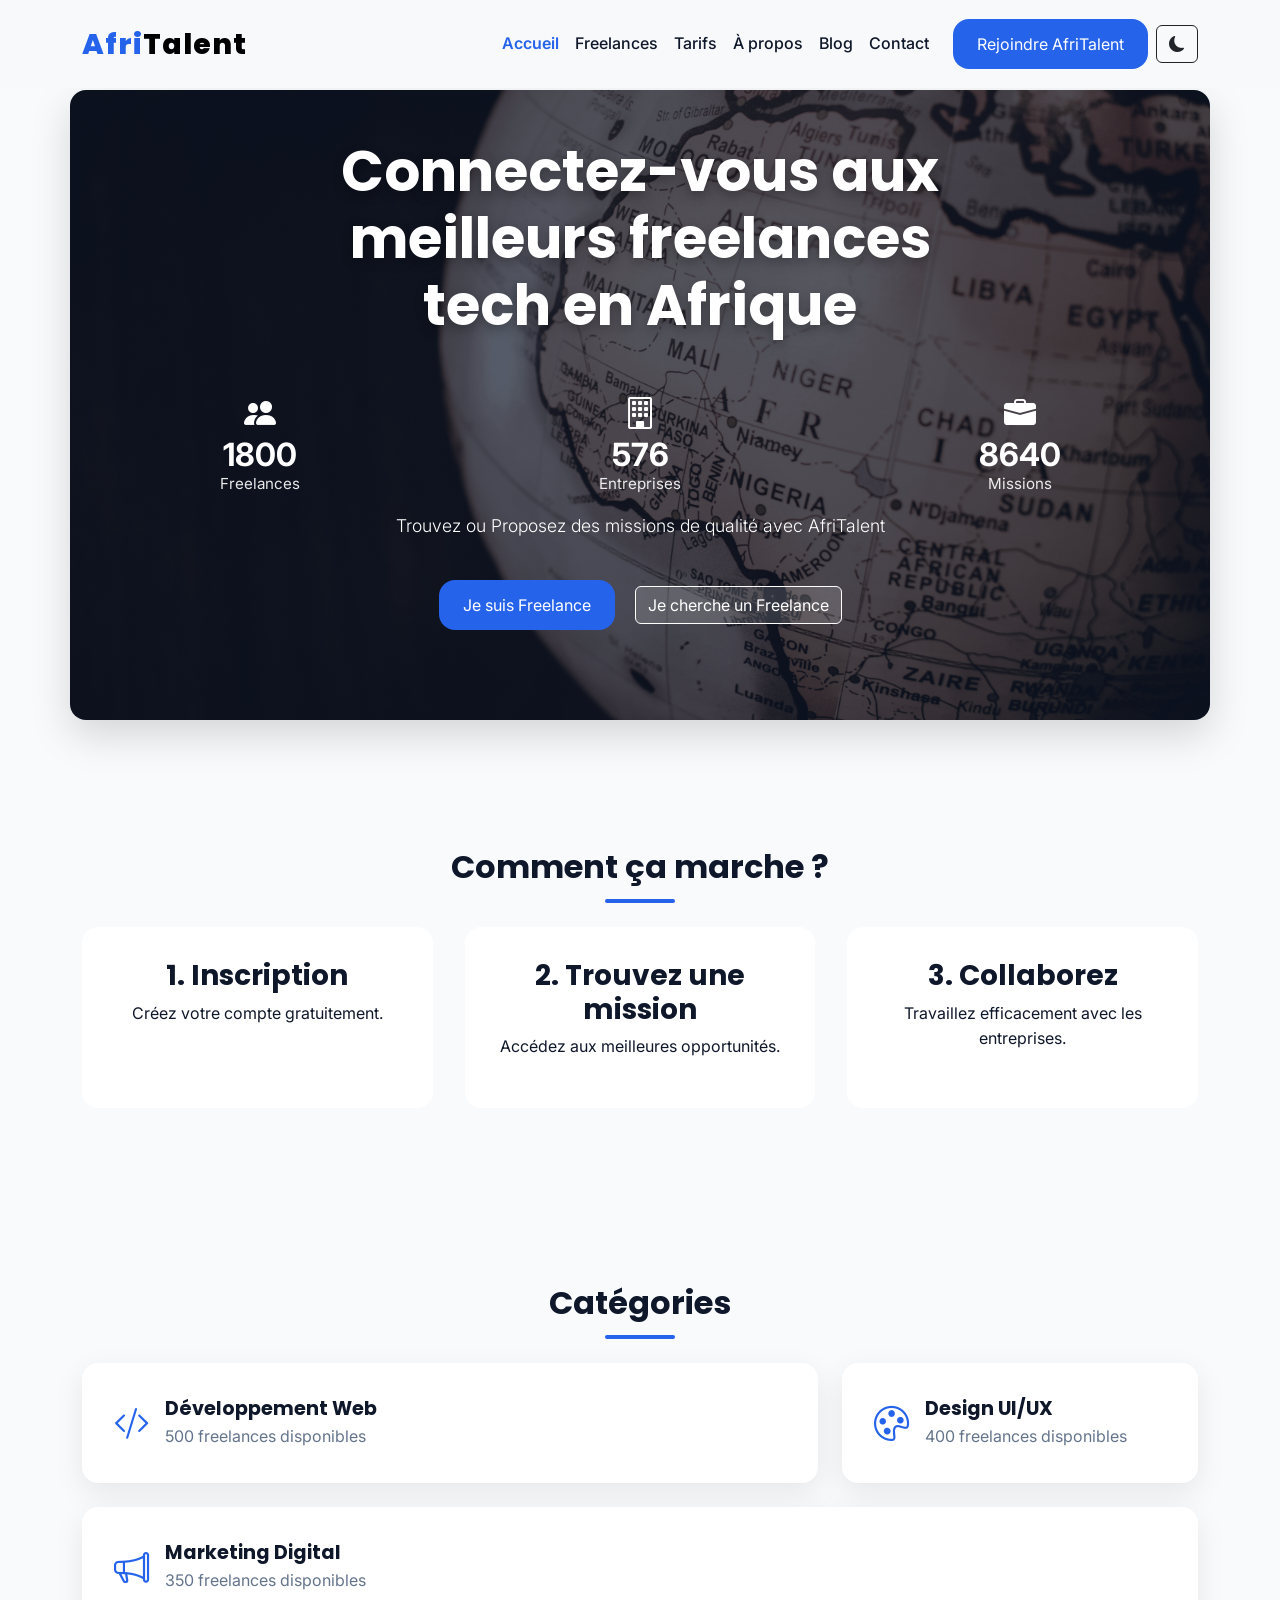
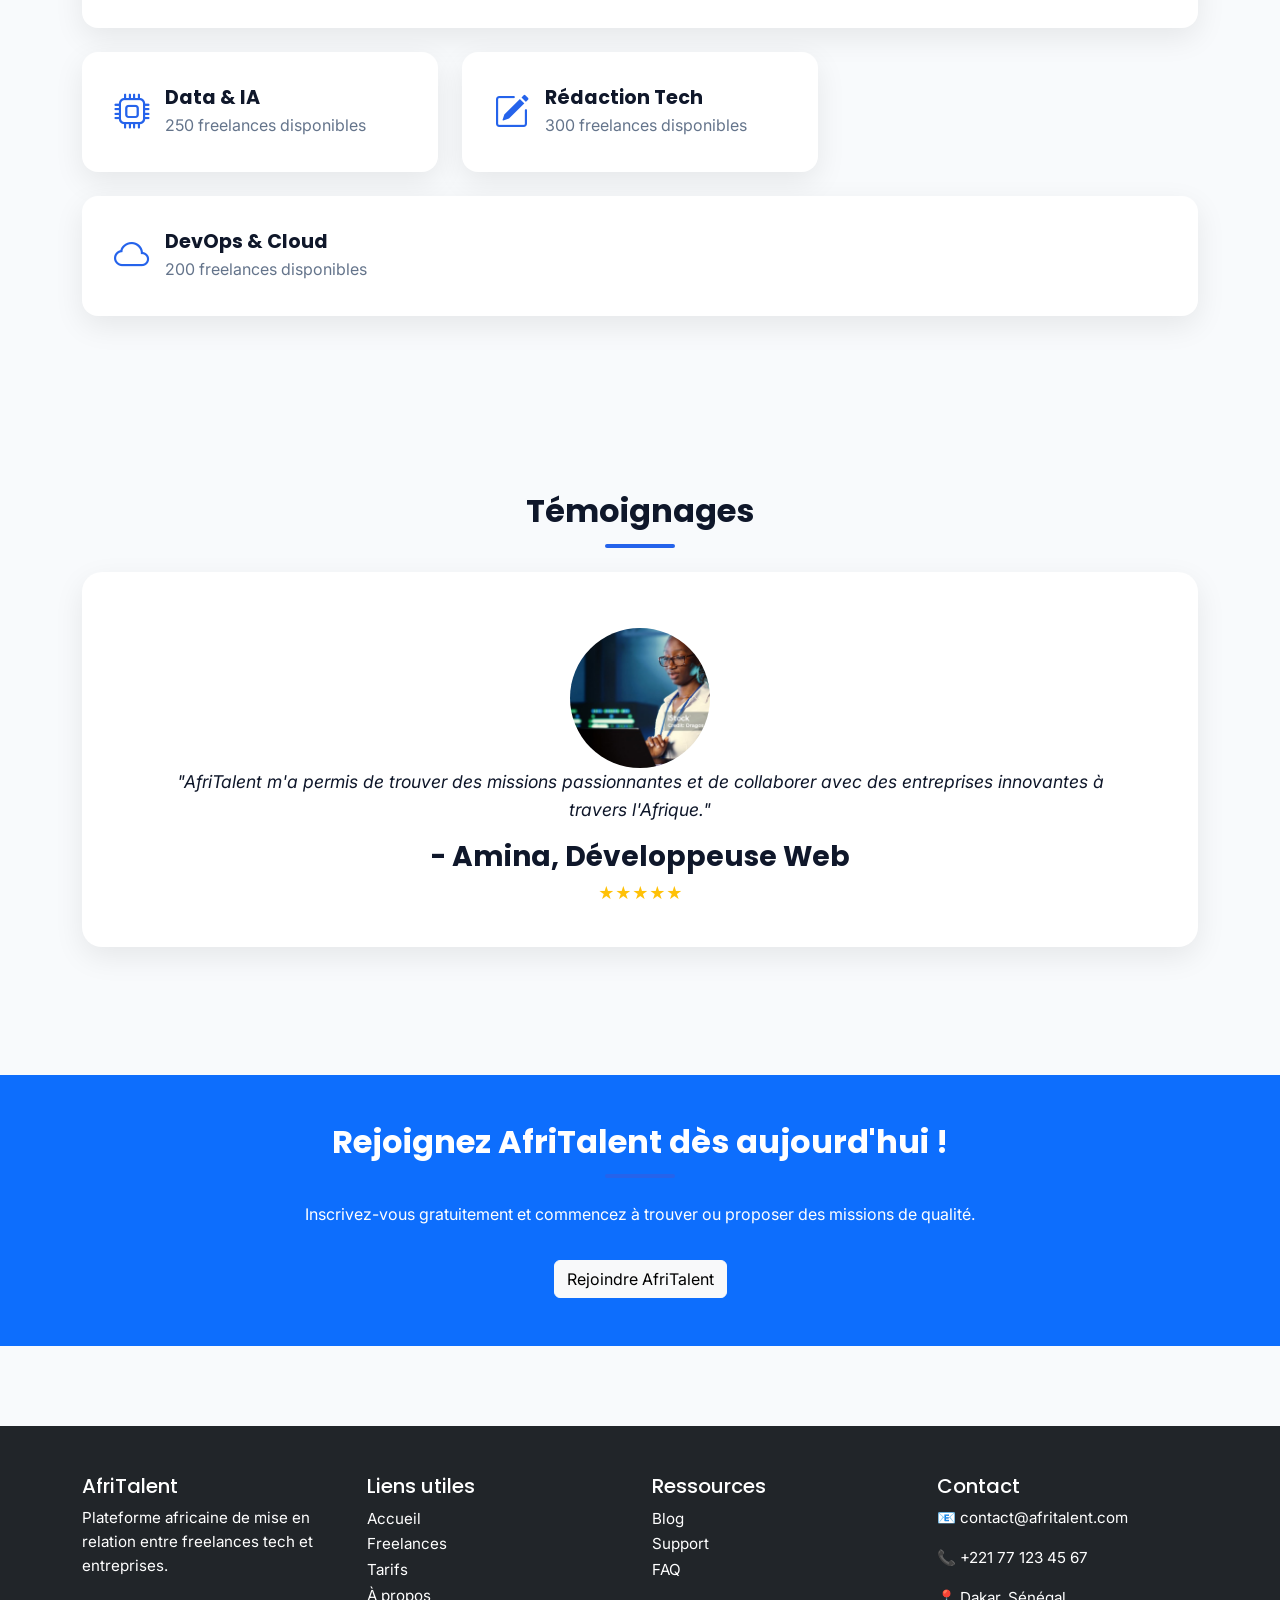
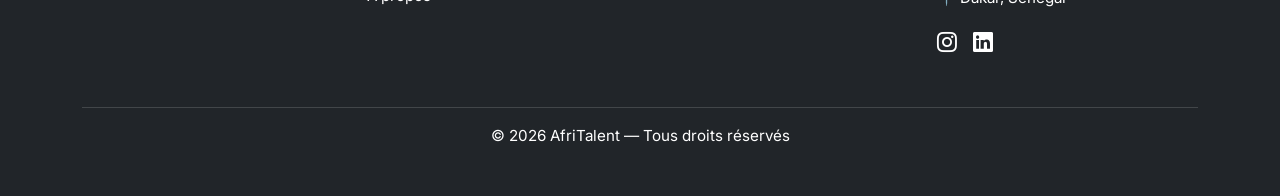
==== commit 4553a7df: "Déploiement : GitHub Pages activé, README finalisé et présentation PowerPoint ajoutée" ====
--- a/index.html
+++ b/index.html
@@ -83,7 +83,6 @@
                 <a href="contact.html" class="btn btn-primary ">Je suis Freelance</a>
                 <a href="freelance.html" class="btn btn-outline-light">Je cherche un Freelance</a>
             </div>
-            <img src="images/sergey.jpg" class="img-fluid mt-4 w-75" alt="freelance">
         </section>
         <!--  Comment ça marche -->
         <section class="fade-section container py-5">
